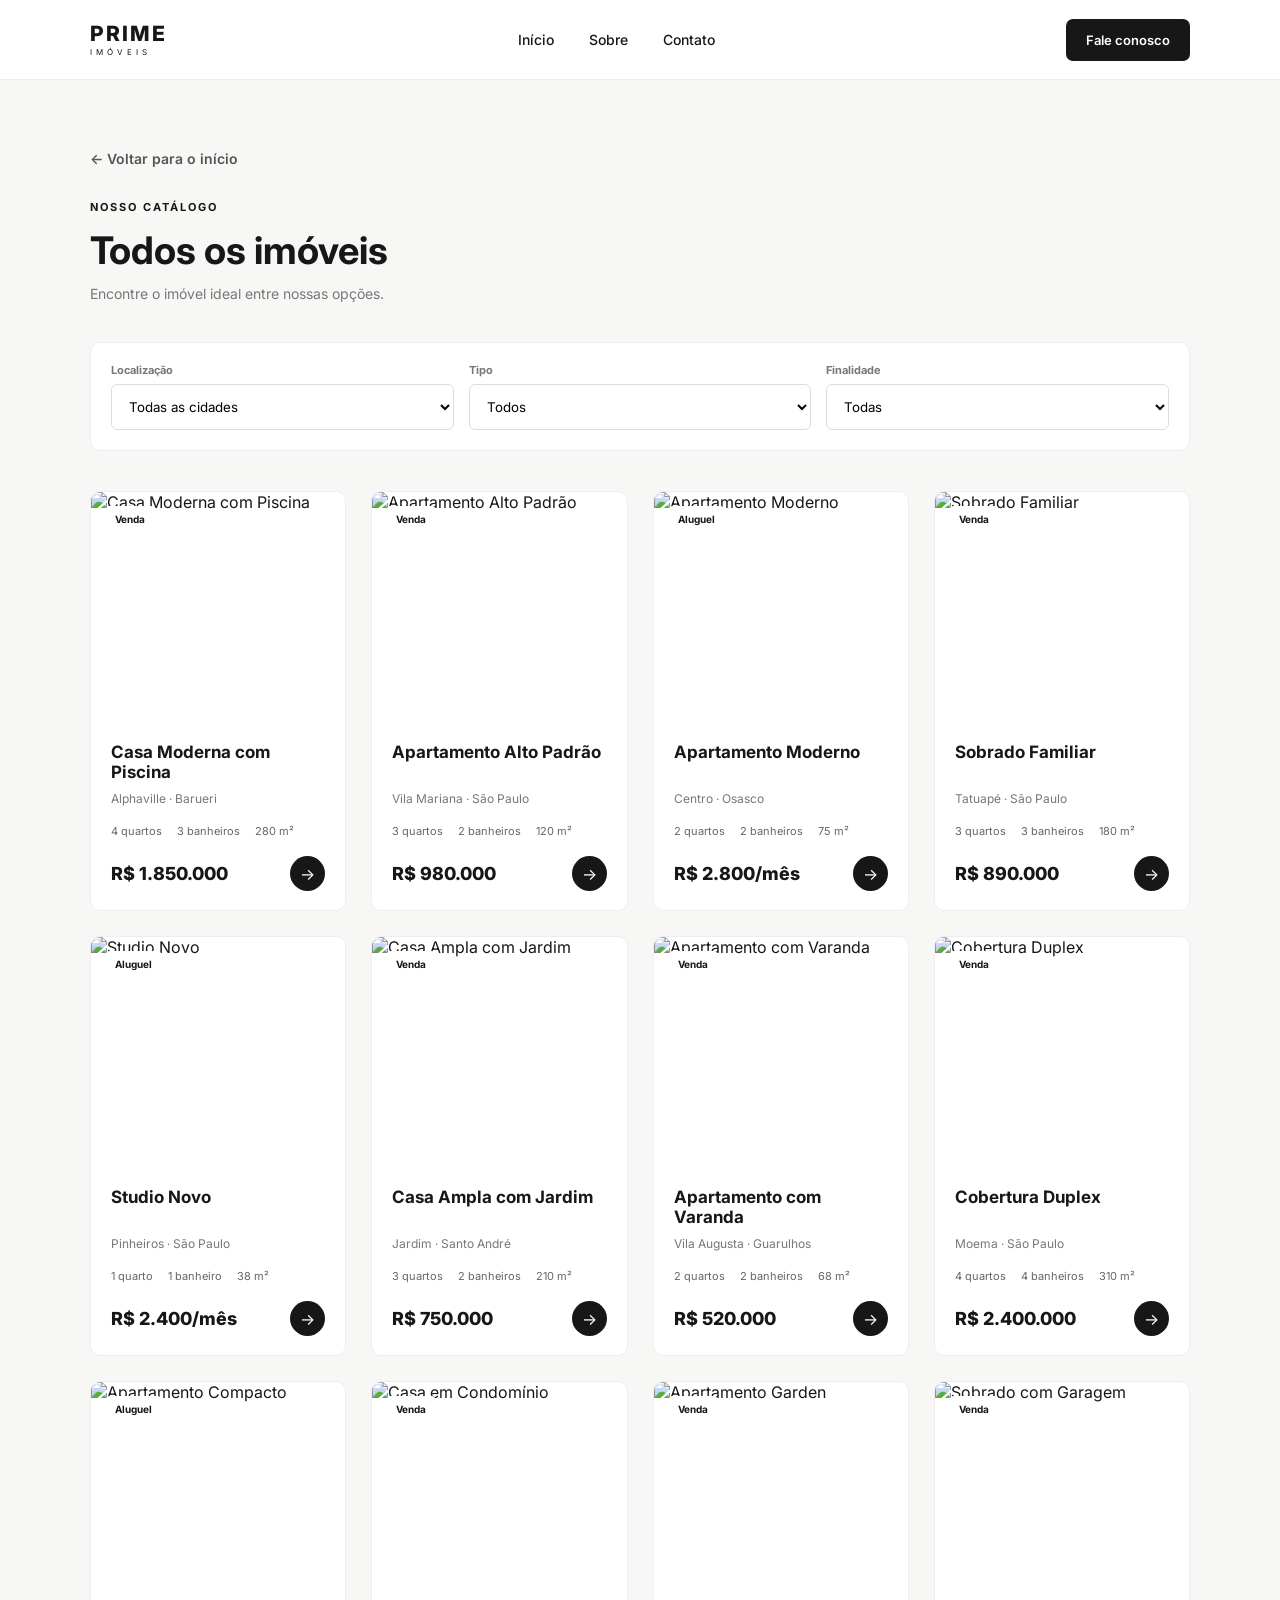
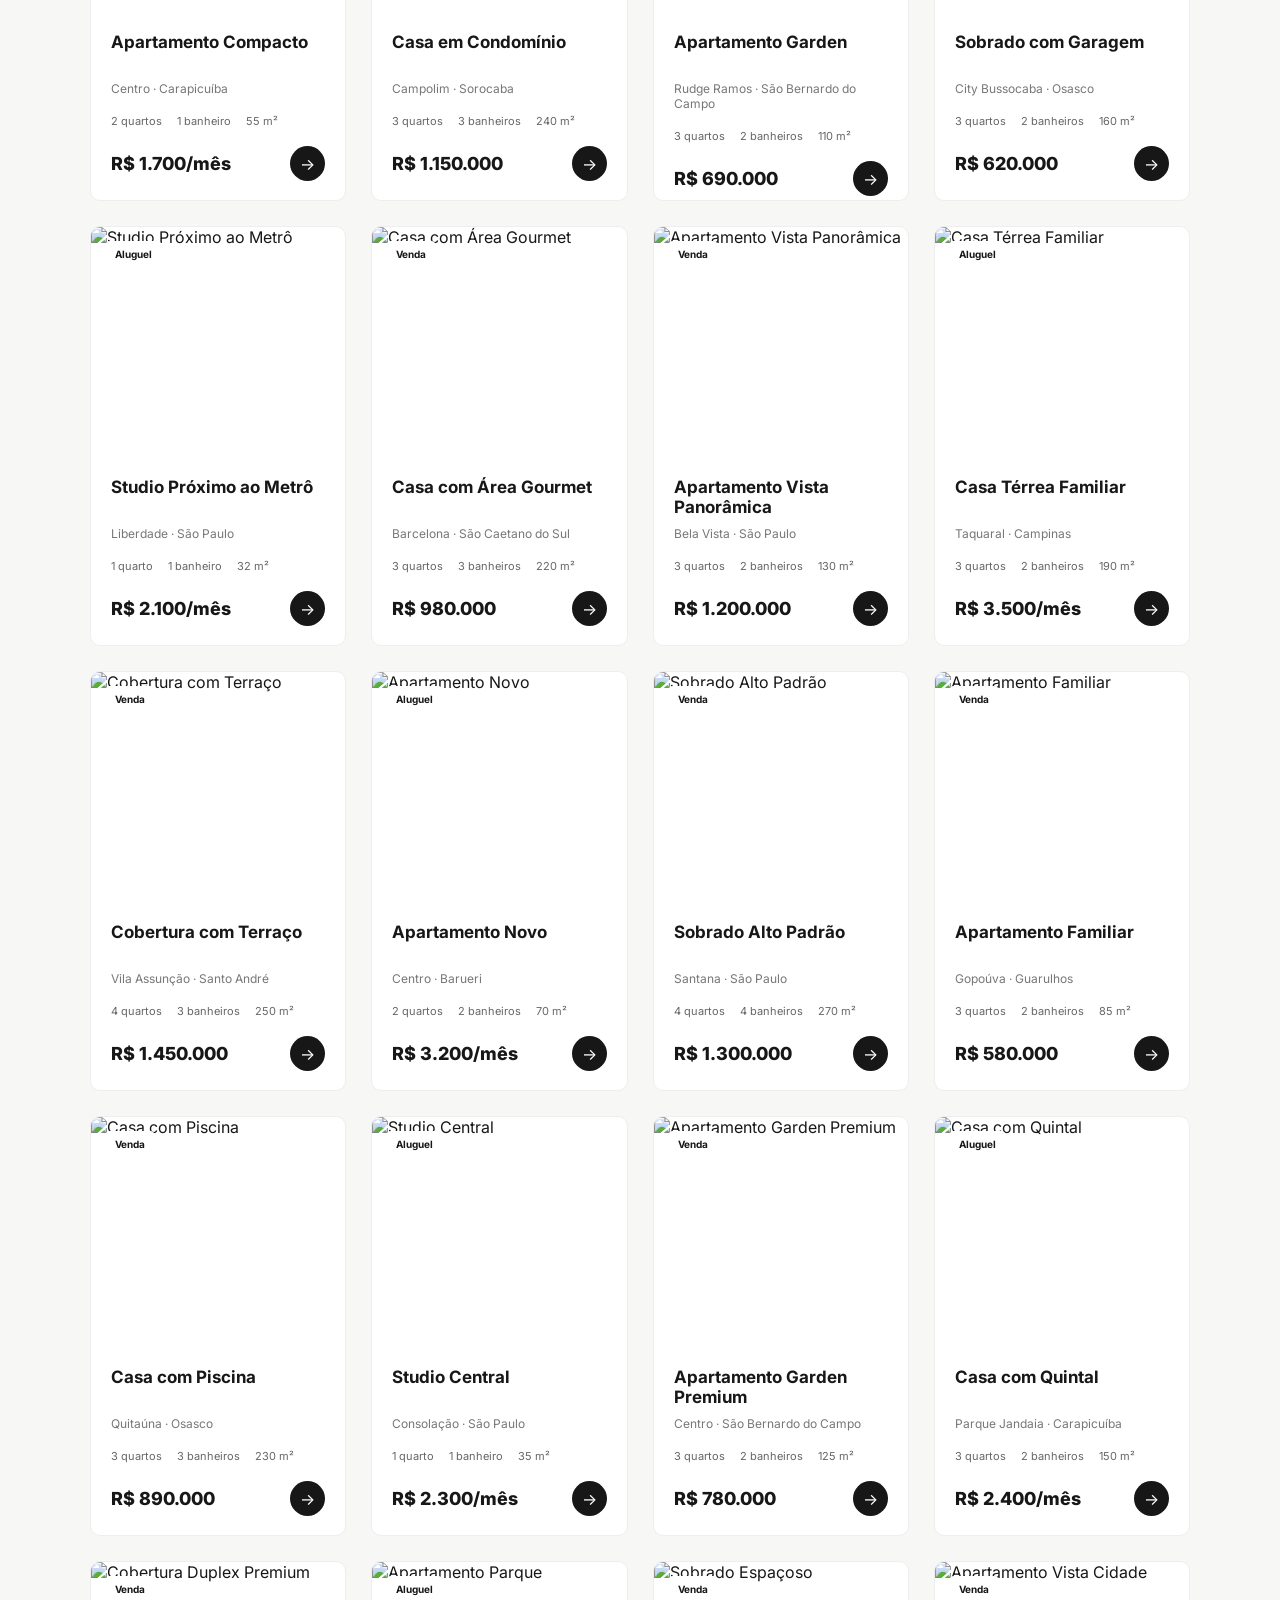
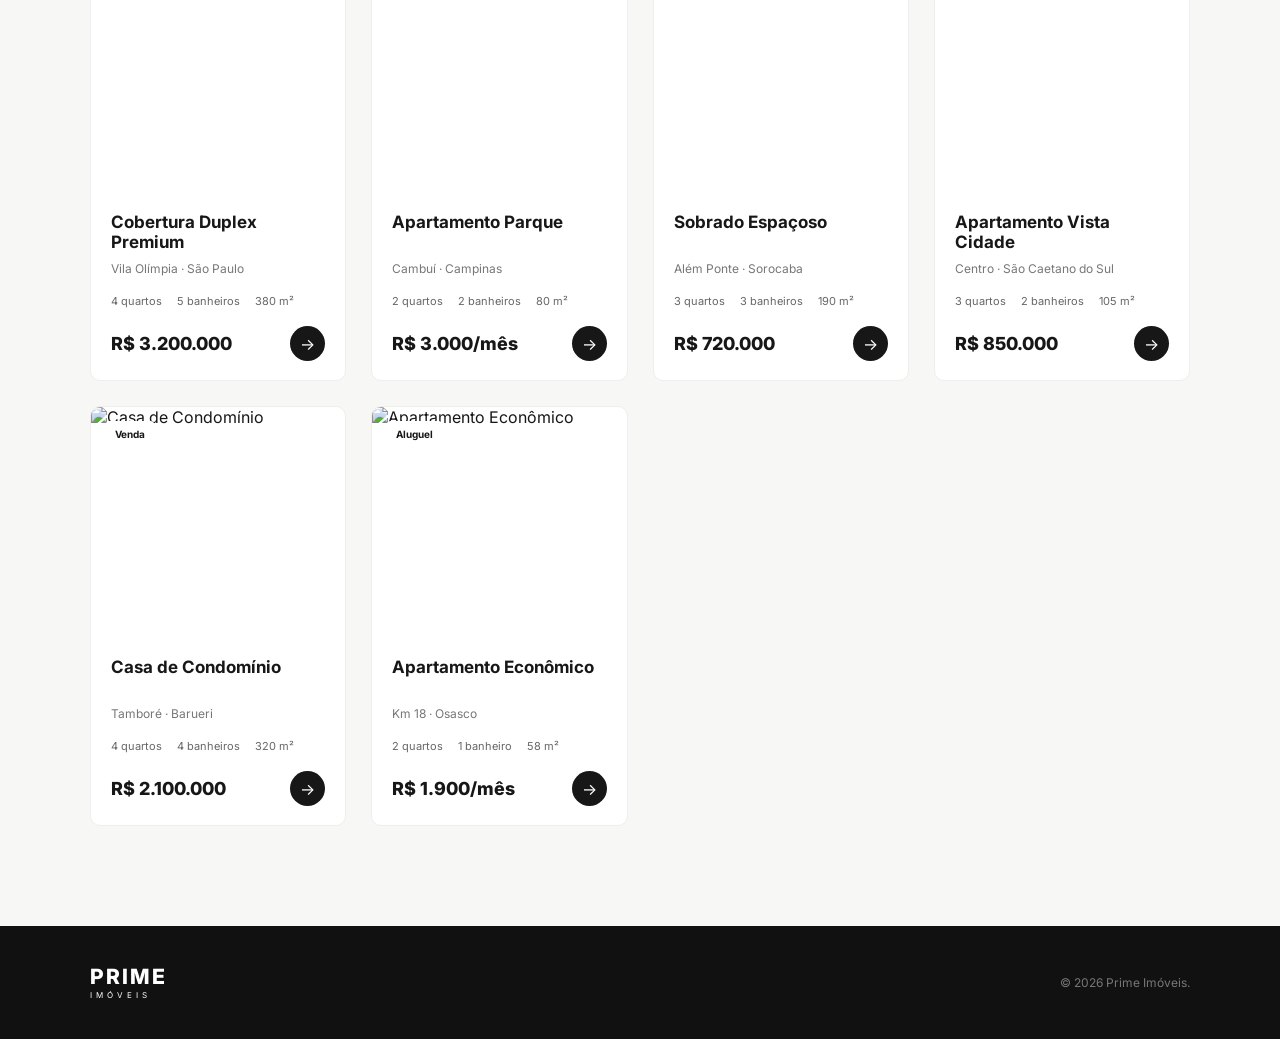
==== imoveis.html @ d9574c22 "Add files via upload" ====
<!DOCTYPE html>
<html lang="pt-BR">

<head>

    <meta charset="UTF-8">

    <meta name="viewport"
          content="width=device-width, initial-scale=1.0">

      <link rel="icon" type="image/png" href="prime-imoveis-favicon.png">

    <title>Todos os imóveis | Prime Imóveis</title>

    <link rel="stylesheet" href="style.css">


    <link rel="preconnect"
          href="https://fonts.googleapis.com">

    <link rel="preconnect"
          href="https://fonts.googleapis.com"
          crossorigin>


    <link
        href="https://fonts.googleapis.com/css2?family=Inter:wght@400;500;600;700;800&display=swap"
        rel="stylesheet"
    >

</head>


<body>


<!-- ================= HEADER ================= -->

<header class="header">


    <a href="index.html" class="logo">

        <span>PRIME</span>
        <small>IMÓVEIS</small>

    </a>


    <nav>

        <a href="index.html">
            Início
        </a>

        <a href="index.html#sobre">
            Sobre
        </a>

        <a href="index.html#contato">
            Contato
        </a>

    </nav>


    <a
        href="index.html#contato"
        class="btn-header"
    >
        Fale conosco
    </a>

</header>



<main>


<!-- ================= CATÁLOGO ================= -->

<section class="all-properties">


    <div class="catalog-top">


        <a
            href="index.html"
            class="back-button"
        >
            ← Voltar para o início
        </a>


        <span class="section-tag">
            NOSSO CATÁLOGO
        </span>


        <h1>
            Todos os imóveis
        </h1>


        <p>
            Encontre o imóvel ideal entre nossas opções.
        </p>


    </div>



    <!-- ================= FILTROS ================= -->

    <div class="catalog-filters">


        <div>

            <label>
                Localização
            </label>


            <select
                id="filtroLocalizacao"
                onchange="filtrarCatalogo()"
            >

                <option value="">
                    Todas as cidades
                </option>

                <option value="Barueri">
                    Barueri
                </option>

                <option value="São Paulo">
                    São Paulo
                </option>

                <option value="Osasco">
                    Osasco
                </option>

                <option value="Santo André">
                    Santo André
                </option>

                <option value="Guarulhos">
                    Guarulhos
                </option>

                <option value="Carapicuíba">
                    Carapicuíba
                </option>

                <option value="São Bernardo do Campo">
                    São Bernardo do Campo
                </option>

                <option value="São Caetano do Sul">
                    São Caetano do Sul
                </option>

                <option value="Campinas">
                    Campinas
                </option>

                <option value="Sorocaba">
                    Sorocaba
                </option>

            </select>

        </div>



        <div>

            <label>
                Tipo
            </label>


            <select
                id="filtroTipo"
                onchange="filtrarCatalogo()"
            >

                <option value="">
                    Todos
                </option>

                <option value="Casa">
                    Casa
                </option>

                <option value="Apartamento">
                    Apartamento
                </option>

                <option value="Sobrado">
                    Sobrado
                </option>

                <option value="Studio">
                    Studio
                </option>

                <option value="Cobertura">
                    Cobertura
                </option>

            </select>

        </div>



        <div>

            <label>
                Finalidade
            </label>


            <select
                id="filtroFinalidade"
                onchange="filtrarCatalogo()"
            >

                <option value="">
                    Todas
                </option>

                <option value="Venda">
                    Venda
                </option>

                <option value="Aluguel">
                    Aluguel
                </option>

            </select>

        </div>


    </div>



    <!-- ================= TODOS OS IMÓVEIS ================= -->

    <div
        class="all-properties-grid"
        id="todosImoveis"
    ></div>


</section>

</main>



<!-- ================= MODAL ================= -->

<div
    class="modal"
    id="modal"
>


    <div class="modal-content">


        <button
            class="modal-close"
            onclick="fecharModal()"
            aria-label="Fechar"
        >
            ×
        </button>


        <img
            id="modalImagem"
            src=""
            alt=""
        >


        <div class="modal-info">


            <span id="modalFinalidade"></span>


            <h2 id="modalTitulo"></h2>


            <p id="modalLocalizacao"></p>


            <div class="modal-details">

                <span id="modalQuartos"></span>

                <span id="modalBanheiros"></span>

                <span id="modalArea"></span>

            </div>


            <strong id="modalPreco"></strong>


            <a
                id="modalWhatsapp"
                href="#"
                target="_blank"
                rel="noopener noreferrer"
                class="btn-primary"
            >
                Tenho interesse
            </a>


        </div>

    </div>

</div>



<!-- ================= FOOTER ================= -->

<footer>


    <a href="index.html" class="logo">

        <span>PRIME</span>

        <small>IMÓVEIS</small>

    </a>


    <p>
        © 2026 Prime Imóveis.
    </p>


</footer>



<script src="script.js"></script>

</body>

</html>
---- style.css ----
/* =========================
   RESET
========================= */

* {
    margin: 0;
    padding: 0;
    box-sizing: border-box;
}

html {
    scroll-behavior: smooth;
}

body {
    font-family: "Inter", sans-serif;
    background: #f7f7f5;
    color: #171717;
    padding-top: 80px;
}

a {
    text-decoration: none;
    color: inherit;
}

button,
select {
    font-family: inherit;
}


/* =========================
   HEADER
========================= */

.header {
    height: 80px;
    padding: 0 7%;
    display: flex;
    align-items: center;
    justify-content: space-between;
    background: white;
    border-bottom: 1px solid #eeeeee;

    position: fixed;
    top: 0;
    left: 0;
    right: 0;

    z-index: 1000;
}


/* LOGO */

.logo {
    display: flex;
    flex-direction: column;
    line-height: 1;
    cursor: pointer;

    transition:
        opacity .25s ease,
        transform .25s ease;
}

.logo:hover {
    opacity: .75;
    transform: translateY(-1px);
}

.logo span {
    font-size: 21px;
    font-weight: 800;
    letter-spacing: 2px;
}

.logo small {
    font-size: 8px;
    letter-spacing: 4px;
    margin-top: 4px;
}


/* MENU */

.header nav {
    display: flex;
    gap: 35px;
}

.header nav a {
    position: relative;

    font-size: 14px;
    font-weight: 500;

    transition:
        opacity .25s ease,
        transform .25s ease;
}


/* LINHA DO MENU */

.header nav a::after {
    content: "";

    position: absolute;

    left: 0;
    bottom: -8px;

    width: 100%;
    height: 2px;

    background: #171717;

    transform: scaleX(0);
    transform-origin: left center;

    transition:
        transform .35s cubic-bezier(.4, 0, .2, 1);
}


/* HOVER DO MENU */

.header nav a:hover {
    opacity: .55;
    transform: translateY(-1px);
}


/* A LINHA CRESCE SUAVEMENTE */

.header nav a:hover::after {
    transform: scaleX(1);
}


/* =========================
   BOTÃO HEADER
========================= */

.btn-header {
    background: #171717;
    color: white;

    padding: 13px 20px;

    border-radius: 7px;

    font-size: 13px;
    font-weight: 600;

    transition:
        transform .25s ease,
        background .25s ease,
        box-shadow .25s ease;
}

.btn-header:hover {
    background: #2b2b2b;

    transform: translateY(-2px);

    box-shadow:
        0 8px 20px rgba(0, 0, 0, .15);
}

.btn-header:active {
    transform: translateY(0);
}


/* =========================
   HERO
========================= */

.hero {
    min-height: 570px;

    display: flex;
    align-items: center;

    padding: 70px 7%;

    background:
        linear-gradient(
            90deg,
            rgba(0, 0, 0, .75),
            rgba(0, 0, 0, .20)
        ),
        url("https://images.unsplash.com/photo-1600607687920-4e2a09cf159d?auto=format&fit=crop&w=1800&q=80");

    background-size: cover;
    background-position: center;

    color: white;
}

.hero-content {
    max-width: 650px;
}

.tag,
.section-tag {
    font-size: 11px;
    font-weight: 700;
    letter-spacing: 2px;
}

.hero h1 {
    font-size: clamp(48px, 6vw, 78px);
    line-height: 1.03;
    margin: 20px 0;
}

.hero h1 span {
    font-weight: 400;
}

.hero p {
    max-width: 520px;
    line-height: 1.7;
    color: #eeeeee;
}

.hero-buttons {
    display: flex;
    gap: 12px;
    margin-top: 30px;
}


/* =========================
   BOTÕES
========================= */

.btn-primary {
    display: inline-block;

    background: #171717;
    color: white;

    padding: 15px 24px;

    border-radius: 7px;

    font-size: 14px;
    font-weight: 600;

    border: none;
    cursor: pointer;

    transition:
        transform .25s ease,
        box-shadow .25s ease,
        background .25s ease;
}

.btn-primary:hover {
    background: #292929;

    transform: translateY(-3px);

    box-shadow:
        0 10px 25px rgba(0, 0, 0, .18);
}

.btn-primary:active {
    transform: translateY(-1px);
}


.btn-secondary {
    display: inline-block;

    border: 1px solid rgba(255, 255, 255, .6);
    color: white;

    padding: 15px 24px;

    border-radius: 7px;

    font-size: 14px;

    transition:
        transform .25s ease,
        background .25s ease,
        border-color .25s ease,
        box-shadow .25s ease;
}

.btn-secondary:hover {
    transform: translateY(-3px);

    background: rgba(255, 255, 255, .12);

    border-color: white;

    box-shadow:
        0 10px 25px rgba(0, 0, 0, .12);
}

.btn-secondary:active {
    transform: translateY(-1px);
}


/* =========================
   BUSCA
========================= */

.search-section {
    padding: 0 7%;
    margin-top: -45px;
    position: relative;
}

.search-box {
    background: white;

    padding: 20px;

    border-radius: 10px;

    box-shadow:
        0 15px 45px rgba(0, 0, 0, .10);

    display: grid;

    grid-template-columns:
        1.4fr
        1fr
        1fr
        auto;

    gap: 15px;
}

.search-item {
    display: flex;
    flex-direction: column;
    gap: 7px;
}

.search-item label,
.catalog-filters label {
    font-size: 11px;
    font-weight: 700;
    color: #777;
}

select {
    border: 1px solid #dddddd;
    background: white;

    padding: 13px;

    border-radius: 6px;

    outline: none;

    transition:
        border-color .2s ease,
        box-shadow .2s ease;
}

select:focus {
    border-color: #999;

    box-shadow:
        0 0 0 3px rgba(0, 0, 0, .05);
}

.btn-search {
    border: none;

    background: #171717;
    color: white;

    border-radius: 6px;

    padding: 0 25px;

    font-weight: 600;

    cursor: pointer;

    transition:
        background .25s ease,
        transform .25s ease,
        box-shadow .25s ease;
}

.btn-search:hover {
    background: #292929;

    transform: translateY(-2px);

    box-shadow:
        0 8px 18px rgba(0, 0, 0, .12);
}

.btn-search:active {
    transform: translateY(0);
}


/* =========================
   SEÇÃO IMÓVEIS
========================= */

.properties-section {
    padding: 100px 7%;
}

.section-header {
    display: flex;
    align-items: end;
    justify-content: space-between;

    margin-bottom: 35px;
}

.section-header h2,
.about-content h2,
.contact-section h2,
.catalog-top h1 {
    font-size: 38px;
    margin: 12px 0;
}

.section-header p,
.catalog-top p {
    color: #777;
    font-size: 14px;
}


/* VER TODOS */

.see-all {
    position: relative;

    font-size: 14px;
    font-weight: 600;

    padding-bottom: 5px;

    transition:
        opacity .25s ease,
        transform .25s ease;
}

.see-all::after {
    content: "";

    position: absolute;

    left: 0;
    bottom: 0;

    width: 100%;
    height: 1px;

    background: #171717;

    transform: scaleX(0);
    transform-origin: left;

    transition:
        transform .3s ease;
}

.see-all:hover {
    opacity: .65;
    transform: translateX(3px);
}

.see-all:hover::after {
    transform: scaleX(1);
}


/* =========================
   CARROSSEL
========================= */

.carousel-wrapper {
    position: relative;
    width: 100%;
}

.properties-carousel {
    display: flex;

    gap: 20px;

    overflow-x: auto;

    scroll-behavior: smooth;

    scroll-snap-type: x mandatory;

    scrollbar-width: none;

    padding: 5px 2px 20px;
}

.properties-carousel::-webkit-scrollbar {
    display: none;
}


.properties-carousel .property-card {
    flex: 0 0 calc(25% - 15px);

    scroll-snap-align: start;
}


/* =========================
   CARD
========================= */

.property-card {
    min-width: 0;

    background: white;

    border-radius: 10px;

    overflow: hidden;

    border: 1px solid #eeeeee;

    height: 420px;

    display: flex;
    flex-direction: column;

    cursor: pointer;

    transition:
        transform .3s ease,
        box-shadow .3s ease,
        border-color .3s ease;
}


/* HOVER */

.property-card:hover {
    transform: translateY(-5px);

    box-shadow:
        0 12px 35px rgba(0, 0, 0, .10);

    border-color: #e2e2e2;
}


/* FOCO PELO TECLADO */

.property-card:focus-visible {
    outline: 3px solid #171717;
    outline-offset: 3px;
}


/* IMAGEM */

.property-image {
    height: 230px;

    position: relative;

    flex-shrink: 0;

    overflow: hidden;
}

.property-image img {
    width: 100%;
    height: 100%;

    object-fit: cover;

    transition:
        transform .5s ease;
}


/* LEVE ZOOM AO PASSAR O MOUSE */

.property-card:hover .property-image img {
    transform: scale(1.035);
}


/* ETIQUETA */

.property-label {
    position: absolute;

    top: 14px;
    left: 14px;

    background: white;

    padding: 7px 10px;

    border-radius: 5px;

    font-size: 10px;
    font-weight: 700;
}


/* INFORMAÇÕES */

.property-info {
    padding: 20px;

    display: flex;
    flex-direction: column;

    flex: 1;
}


/* TÍTULO */

.property-info h3 {
    font-size: 17px;
    line-height: 1.2;

    margin-bottom: 8px;

    min-height: 41px;
}


/* LOCALIZAÇÃO */

.property-location {
    color: #777;

    font-size: 12px;

    margin-bottom: 18px;

    min-height: 15px;
}


/* DETALHES */

.property-details {
    display: flex;

    gap: 15px;

    font-size: 11px;

    color: #666;

    margin-bottom: 18px;

    min-height: 14px;
}


/* PREÇO + SETA */

.property-bottom {
    display: flex;

    align-items: center;
    justify-content: space-between;

    margin-top: auto;
}

.property-price {
    font-size: 18px;
    font-weight: 800;
}


/* =========================
   SETA VISUAL DO CARD
========================= */

.property-arrow {
    width: 35px;
    height: 35px;

    border: none;

    border-radius: 50%;

    background: #171717;
    color: white;

    display: flex;
    align-items: center;
    justify-content: center;

    font-size: 16px;

    transition:
        transform .25s ease,
        background .25s ease,
        box-shadow .25s ease;
}


/* A seta acompanha o hover do card */

.property-card:hover .property-arrow {
    transform: translateX(3px);

    background: #333;

    box-shadow:
        0 5px 15px rgba(0, 0, 0, .12);
}


/* =========================
   SETAS DO CARROSSEL
========================= */

.carousel-button {
    position: absolute;

    top: 43%;

    transform: translateY(-50%);

    z-index: 10;

    width: 48px;
    height: 48px;

    border-radius: 50%;

    border: 1px solid #ddd;

    background: white;

    font-size: 22px;

    cursor: pointer;

    box-shadow:
        0 5px 20px rgba(0, 0, 0, .12);

    transition:
        transform .2s ease,
        box-shadow .2s ease,
        background .2s ease;
}

.carousel-button:hover {
    transform:
        translateY(-50%)
        scale(1.08);

    background: #fafafa;

    box-shadow:
        0 8px 25px rgba(0, 0, 0, .18);
}

.carousel-button:active {
    transform:
        translateY(-50%)
        scale(.95);
}

.carousel-button.left {
    left: -22px;
}

.carousel-button.right {
    right: -22px;
}


/* =========================
   SOBRE
========================= */

.about-section {
    padding: 100px 7%;

    display: grid;

    grid-template-columns: 1fr 1fr;

    gap: 70px;

    align-items: center;

    background: white;
}

.about-image img {
    width: 100%;
    height: 500px;

    object-fit: cover;

    border-radius: 10px;
}

.about-content p {
    color: #666;

    line-height: 1.8;

    margin: 15px 0;
}

.about-content h2 span {
    font-weight: 400;
}


/* =========================
   CONTATO
========================= */

.contact-section {
    margin: 80px 7%;

    padding: 70px;

    background: #171717;

    color: white;

    border-radius: 12px;

    display: flex;

    align-items: center;
    justify-content: space-between;

    gap: 30px;
}

.contact-section p {
    color: #aaa;

    max-width: 600px;

    line-height: 1.7;
}


/* BOTÃO WHATSAPP */

.btn-whatsapp {
    background: white;
    color: #171717;

    padding: 16px 25px;

    border-radius: 7px;

    font-weight: 700;

    white-space: nowrap;

    display: inline-block;

    transition:
        transform .25s ease,
        box-shadow .25s ease,
        background .25s ease;
}

.btn-whatsapp:hover {
    transform: translateY(-3px);

    background: #f2f2f2;

    box-shadow:
        0 10px 25px rgba(0, 0, 0, .18);
}

.btn-whatsapp:active {
    transform: translateY(-1px);
}


/* =========================
   PÁGINA TODOS
========================= */

.all-properties {
    padding: 70px 7% 100px;
}

.catalog-top {
    margin-bottom: 40px;
}


/* VOLTAR */

.back-button {
    display: block;

    width: fit-content;

    margin-bottom: 28px;

    font-size: 14px;
    font-weight: 600;

    color: #555;

    transition:
        transform .25s ease,
        color .25s ease;
}

.back-button:hover {
    color: #171717;

    transform: translateX(-4px);
}


/* FILTROS */

.catalog-filters {
    display: grid;

    grid-template-columns:
        1fr 1fr 1fr;

    gap: 15px;

    background: white;

    padding: 20px;

    border-radius: 10px;

    margin-bottom: 40px;

    border: 1px solid #eee;
}

.catalog-filters div {
    display: flex;

    flex-direction: column;

    gap: 7px;
}


/* GRID */

.all-properties-grid {
    display: grid;

    grid-template-columns:
        repeat(4, 1fr);

    gap: 25px;
}


/* CARDS DO CATÁLOGO */

.all-properties-grid .property-card {
    height: 420px;
}


/* =========================
   MODAL
========================= */

.modal {
    position: fixed;

    inset: 0;

    background: rgba(0, 0, 0, .7);

    display: none;

    align-items: center;
    justify-content: center;

    padding: 20px;

    z-index: 1100;
}

.modal.active {
    display: flex;
}

.modal-content {
    width: 900px;

    max-width: 100%;

    max-height: 90vh;

    overflow: auto;

    background: white;

    border-radius: 12px;

    position: relative;

    animation: modalEntrada .25s ease;
}

@keyframes modalEntrada {

    from {
        opacity: 0;
        transform: translateY(15px) scale(.98);
    }

    to {
        opacity: 1;
        transform: translateY(0) scale(1);
    }

}

.modal-content > img {
    width: 100%;
    height: 350px;

    object-fit: cover;
}

.modal-info {
    padding: 30px;
}

.modal-info > span {
    font-size: 11px;
    font-weight: 700;
}

.modal-info h2 {
    margin: 10px 0;
    font-size: 28px;
}

.modal-info p {
    color: #777;
}

.modal-details {
    display: flex;

    gap: 20px;

    margin: 20px 0;
}

.modal-info strong {
    display: block;

    font-size: 25px;

    margin-bottom: 25px;
}

.modal-close {
    position: absolute;

    right: 15px;
    top: 15px;

    width: 40px;
    height: 40px;

    border: none;

    border-radius: 50%;

    background: white;

    font-size: 25px;

    cursor: pointer;

    z-index: 2;

    transition:
        transform .2s ease,
        background .2s ease;
}

.modal-close:hover {
    transform: rotate(90deg);

    background: #f0f0f0;
}


/* =========================
   FOOTER
========================= */

footer {
    background: #111;

    color: white;

    padding: 40px 7%;

    display: flex;

    align-items: center;
    justify-content: space-between;
}

footer p {
    color: #777;

    font-size: 12px;
}


/* =========================
   RESPONSIVO
========================= */

@media (max-width: 1100px) {

    .properties-carousel .property-card {
        flex-basis:
            calc(33.333% - 14px);
    }

    .all-properties-grid {
        grid-template-columns:
            repeat(3, 1fr);
    }

}


@media (max-width: 800px) {

    .header nav,
    .btn-header {
        display: none;
    }

    .search-box {
        grid-template-columns: 1fr;
    }

    .btn-search {
        padding: 15px;
    }

    .properties-carousel .property-card {
        flex-basis:
            calc(50% - 10px);
    }

    .about-section {
        grid-template-columns: 1fr;
    }

    .contact-section {
        flex-direction: column;

        align-items: flex-start;

        padding: 40px;
    }

    .all-properties-grid {
        grid-template-columns:
            repeat(2, 1fr);
    }

}


@media (max-width: 550px) {

    body {
        padding-top: 70px;
    }

    .header {
        height: 70px;
    }

    .hero {
        min-height: 500px;
    }

    .hero h1 {
        font-size: 45px;
    }

    .hero-buttons {
        flex-direction: column;
        align-items: flex-start;
    }

    .section-header {
        display: block;
    }

    .see-all {
        display: inline-block;

        margin-top: 20px;
    }

    .properties-carousel .property-card {
        flex-basis: 85%;
    }

    .carousel-button {
        width: 38px;
        height: 38px;
    }

    .carousel-button.left {
        left: -8px;
    }

    .carousel-button.right {
        right: -8px;
    }

    .catalog-filters {
        grid-template-columns: 1fr;
    }

    .all-properties-grid {
        grid-template-columns: 1fr;
    }

    .about-image img {
        height: 350px;
    }

    footer {
        flex-direction: column;

        gap: 20px;

        align-items: flex-start;
    }

}
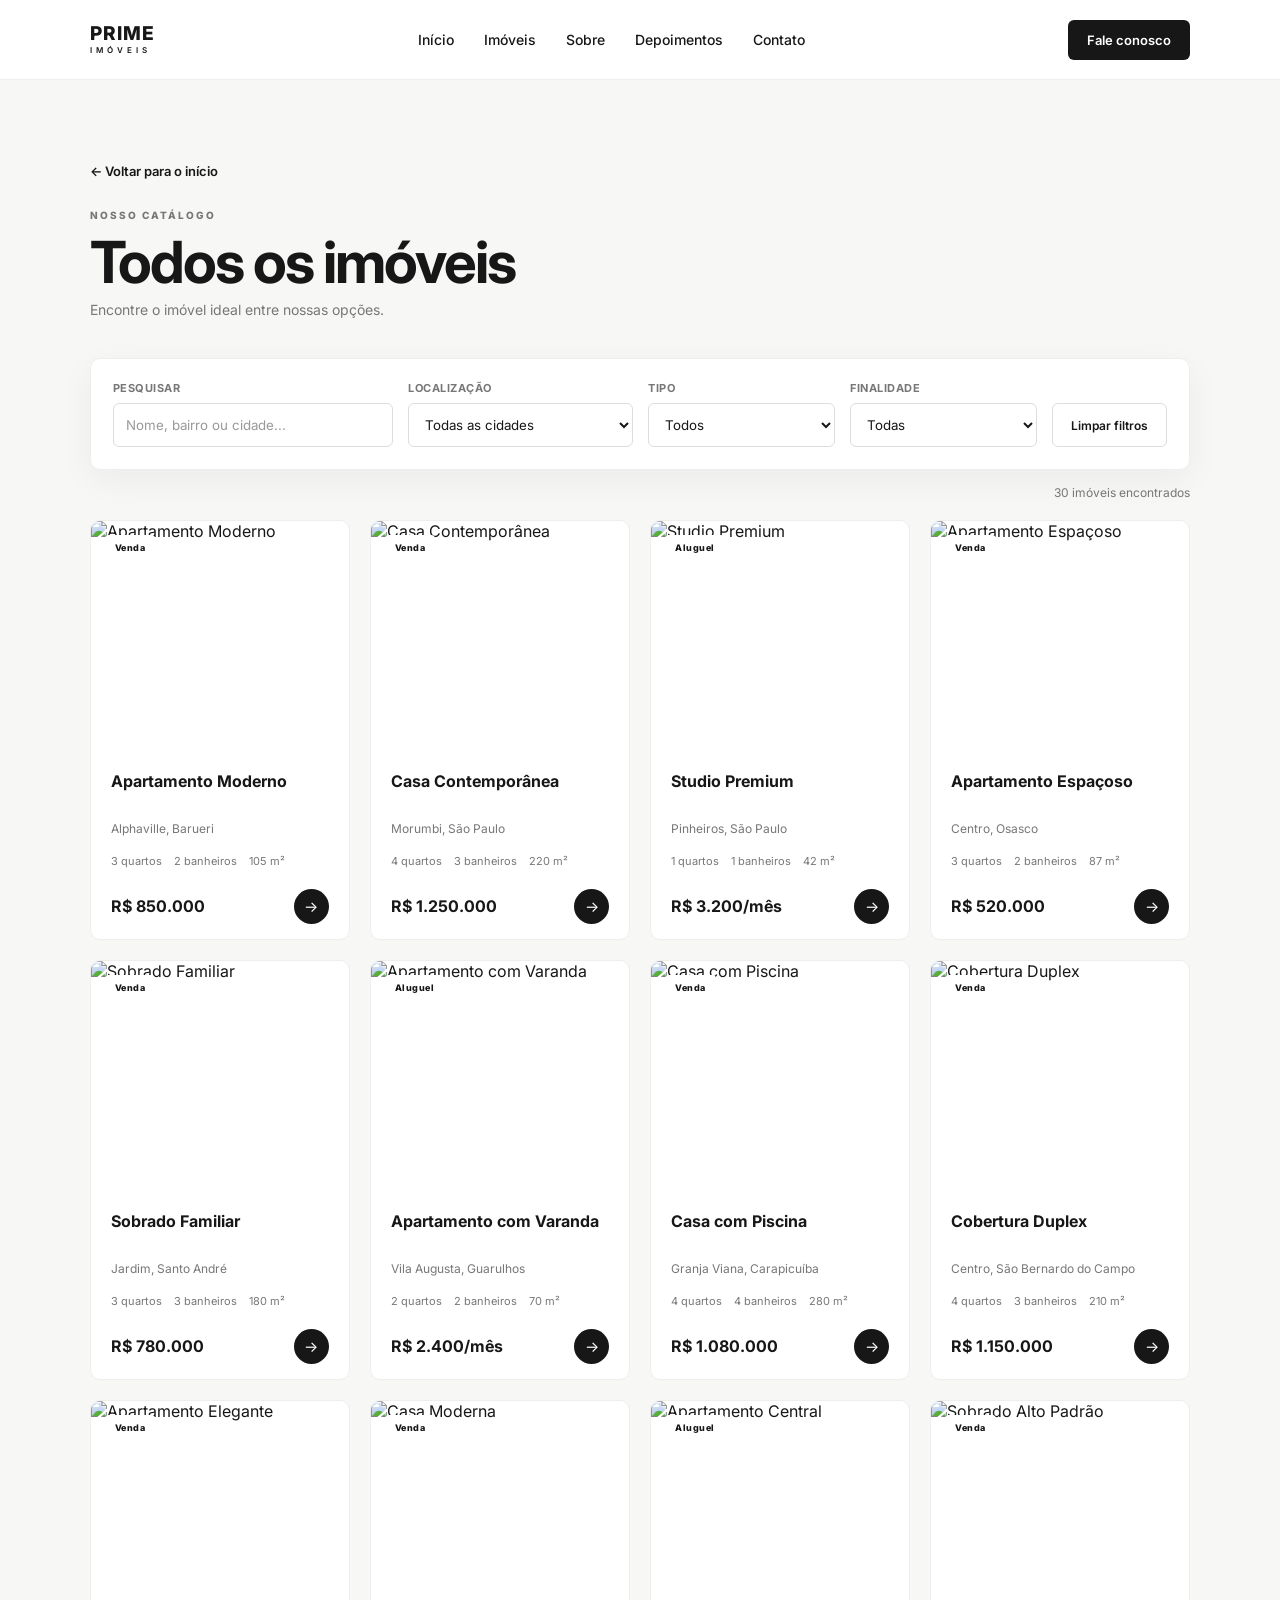
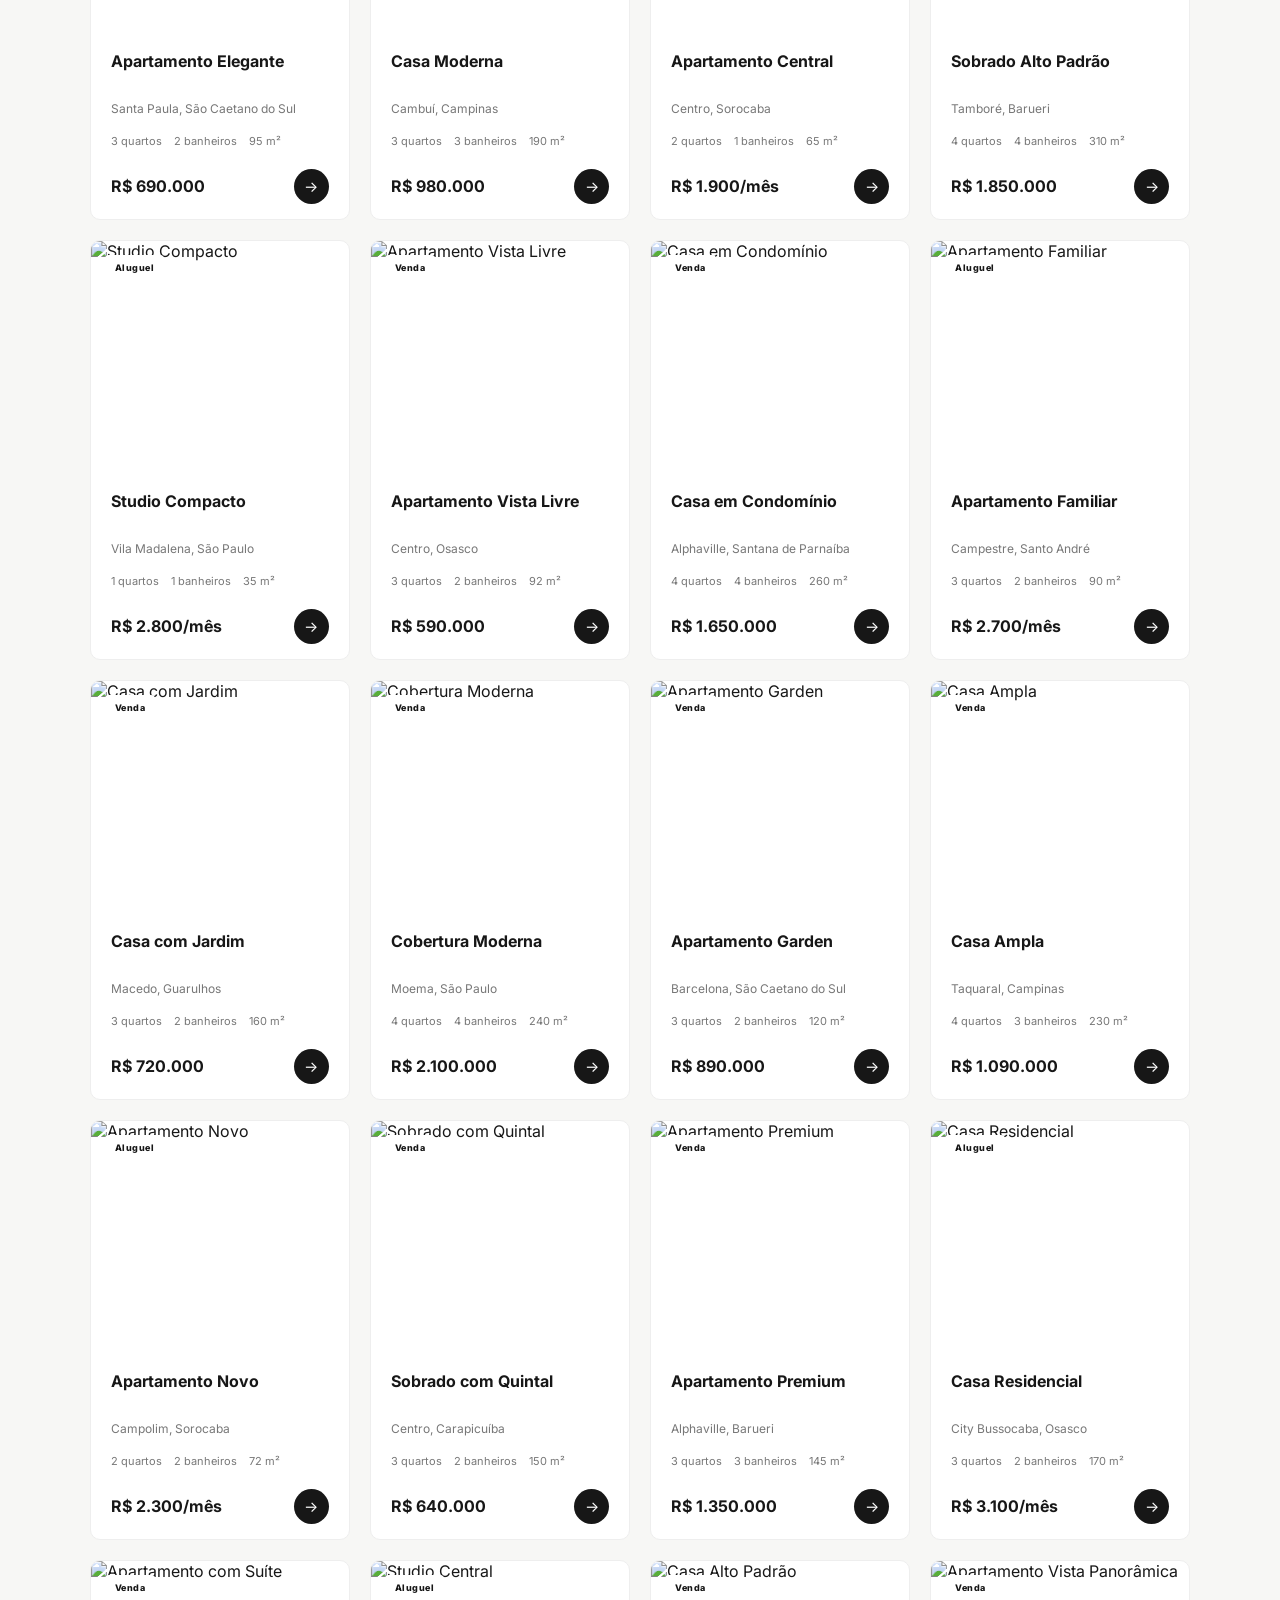
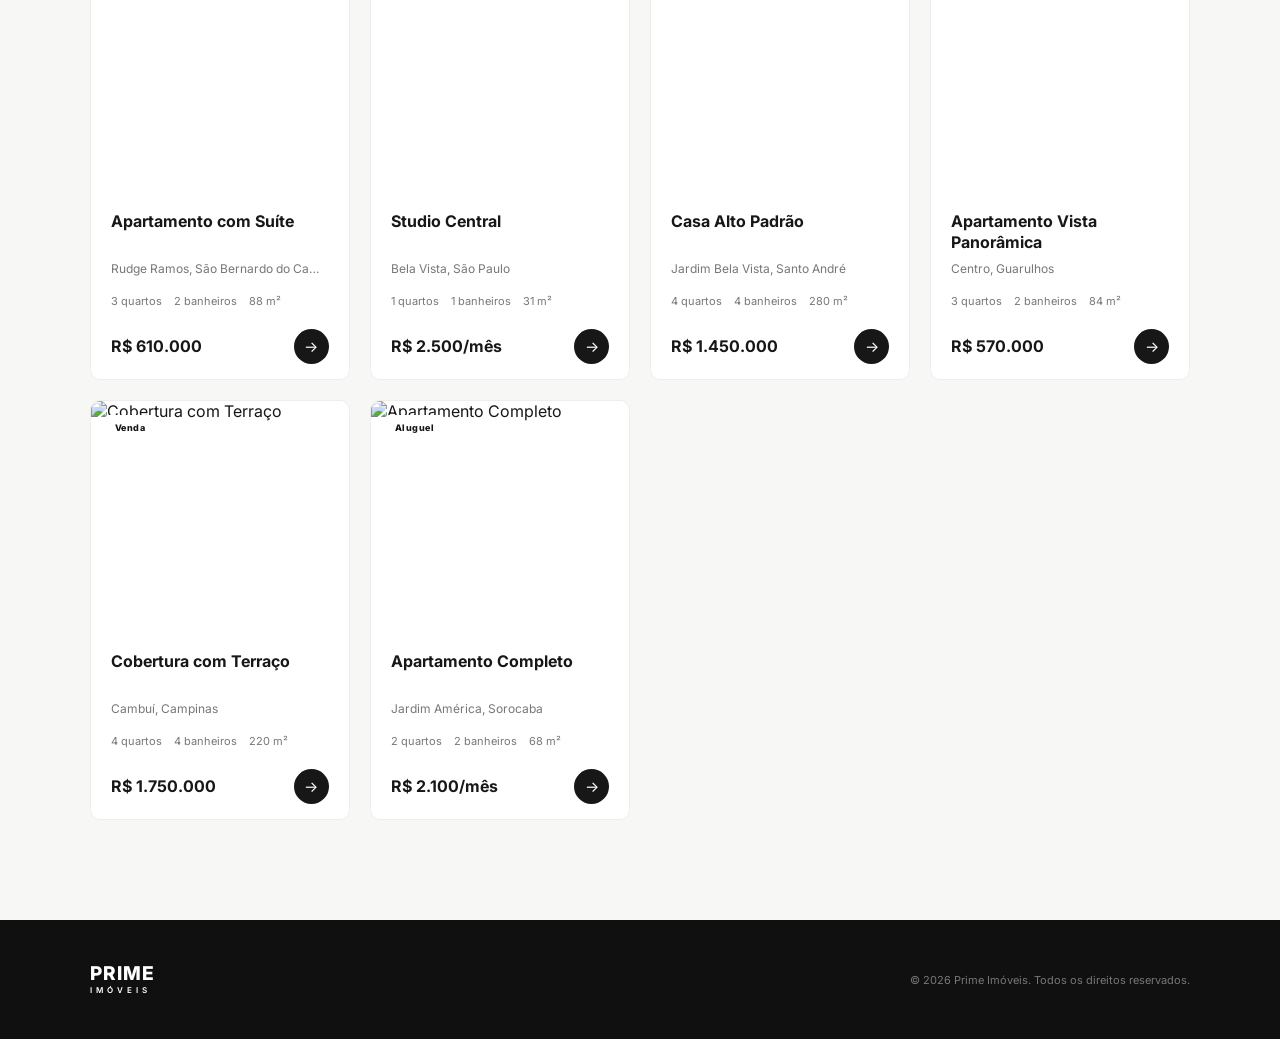
==== commit 345e4f28: "Add files via upload new" ====
--- a/imoveis.html
+++ b/imoveis.html
@@ -5,23 +5,23 @@
 
     <meta charset="UTF-8">
 
-    <meta name="viewport"
-          content="width=device-width, initial-scale=1.0">
-
-      <link rel="icon" type="image/png" href="prime-imoveis-favicon.png">
+    <meta
+        name="viewport"
+        content="width=device-width, initial-scale=1.0"
+    >
+
+    <link
+        rel="icon"
+        type="image/png"
+        href="prime-imoveis-favicon.png"
+    >
 
     <title>Todos os imóveis | Prime Imóveis</title>
 
     <link rel="stylesheet" href="style.css">
 
-
-    <link rel="preconnect"
-          href="https://fonts.googleapis.com">
-
-    <link rel="preconnect"
-          href="https://fonts.googleapis.com"
-          crossorigin>
-
+    <link rel="preconnect" href="https://fonts.googleapis.com">
+    <link rel="preconnect" href="https://fonts.gstatic.com" crossorigin>
 
     <link
         href="https://fonts.googleapis.com/css2?family=Inter:wght@400;500;600;700;800&display=swap"
@@ -30,14 +30,9 @@
 
 </head>
 
-
 <body>
 
-
-<!-- ================= HEADER ================= -->
-
 <header class="header">
-
 
     <a href="index.html" class="logo">
 
@@ -46,281 +41,234 @@
 
     </a>
 
-
     <nav>
 
-        <a href="index.html">
-            Início
-        </a>
-
-        <a href="index.html#sobre">
-            Sobre
-        </a>
-
-        <a href="index.html#contato">
-            Contato
-        </a>
+        <a href="index.html#inicio">Início</a>
+        <a href="index.html#imoveis">Imóveis</a>
+        <a href="index.html#sobre">Sobre</a>
+        <a href="index.html#feedbacks">Depoimentos</a>
+        <a href="index.html#contato">Contato</a>
 
     </nav>
 
-
-    <a
-        href="index.html#contato"
-        class="btn-header"
-    >
+    <a href="index.html#contato" class="btn-header">
         Fale conosco
     </a>
 
 </header>
 
-
-
 <main>
 
-
-<!-- ================= CATÁLOGO ================= -->
-
 <section class="all-properties">
 
-
     <div class="catalog-top">
 
-
-        <a
-            href="index.html"
-            class="back-button"
-        >
+        <a href="index.html" class="back-button">
             ← Voltar para o início
         </a>
-
 
         <span class="section-tag">
             NOSSO CATÁLOGO
         </span>
 
-
         <h1>
             Todos os imóveis
         </h1>
 
-
         <p>
             Encontre o imóvel ideal entre nossas opções.
         </p>
 
-
     </div>
 
-
-
-    <!-- ================= FILTROS ================= -->
-
     <div class="catalog-filters">
 
-
         <div>
 
-            <label>
-                Localização
-            </label>
-
+            <label>Pesquisar</label>
+
+            <input
+                type="text"
+                id="pesquisaImovel"
+                placeholder="Nome, bairro ou cidade..."
+                oninput="filtrarCatalogo()"
+            >
+
+        </div>
+
+        <div>
+
+            <label>Localização</label>
 
             <select
                 id="filtroLocalizacao"
                 onchange="filtrarCatalogo()"
             >
 
-                <option value="">
-                    Todas as cidades
-                </option>
-
-                <option value="Barueri">
-                    Barueri
-                </option>
-
-                <option value="São Paulo">
-                    São Paulo
-                </option>
-
-                <option value="Osasco">
-                    Osasco
-                </option>
-
-                <option value="Santo André">
-                    Santo André
-                </option>
-
-                <option value="Guarulhos">
-                    Guarulhos
-                </option>
-
-                <option value="Carapicuíba">
-                    Carapicuíba
-                </option>
-
-                <option value="São Bernardo do Campo">
-                    São Bernardo do Campo
-                </option>
-
-                <option value="São Caetano do Sul">
-                    São Caetano do Sul
-                </option>
-
-                <option value="Campinas">
-                    Campinas
-                </option>
-
-                <option value="Sorocaba">
-                    Sorocaba
-                </option>
+                <option value="">Todas as cidades</option>
+
+                <option value="Barueri">Barueri</option>
+                <option value="São Paulo">São Paulo</option>
+                <option value="Osasco">Osasco</option>
+                <option value="Santo André">Santo André</option>
+                <option value="Guarulhos">Guarulhos</option>
+                <option value="Carapicuíba">Carapicuíba</option>
+                <option value="São Bernardo do Campo">São Bernardo do Campo</option>
+                <option value="São Caetano do Sul">São Caetano do Sul</option>
+                <option value="Campinas">Campinas</option>
+                <option value="Sorocaba">Sorocaba</option>
+                <option value="Santana de Parnaíba">Santana de Parnaíba</option>
 
             </select>
 
         </div>
 
-
-
         <div>
 
-            <label>
-                Tipo
-            </label>
-
+            <label>Tipo</label>
 
             <select
                 id="filtroTipo"
                 onchange="filtrarCatalogo()"
             >
 
-                <option value="">
-                    Todos
-                </option>
-
-                <option value="Casa">
-                    Casa
-                </option>
-
-                <option value="Apartamento">
-                    Apartamento
-                </option>
-
-                <option value="Sobrado">
-                    Sobrado
-                </option>
-
-                <option value="Studio">
-                    Studio
-                </option>
-
-                <option value="Cobertura">
-                    Cobertura
-                </option>
+                <option value="">Todos</option>
+
+                <option value="Casa">Casa</option>
+                <option value="Apartamento">Apartamento</option>
+                <option value="Sobrado">Sobrado</option>
+                <option value="Studio">Studio</option>
+                <option value="Cobertura">Cobertura</option>
 
             </select>
 
         </div>
 
-
-
         <div>
 
-            <label>
-                Finalidade
-            </label>
-
+            <label>Finalidade</label>
 
             <select
                 id="filtroFinalidade"
                 onchange="filtrarCatalogo()"
             >
 
-                <option value="">
-                    Todas
-                </option>
-
-                <option value="Venda">
-                    Venda
-                </option>
-
-                <option value="Aluguel">
-                    Aluguel
-                </option>
+                <option value="">Todas</option>
+
+                <option value="Venda">Venda</option>
+                <option value="Aluguel">Aluguel</option>
 
             </select>
 
         </div>
 
+        <button
+            class="btn-clear-filters"
+            onclick="limparFiltros()"
+            type="button"
+        >
+            Limpar filtros
+        </button>
 
     </div>
 
-
-
-    <!-- ================= TODOS OS IMÓVEIS ================= -->
+    <div class="catalog-result-info">
+
+        <span id="contadorImoveis">
+            30 imóveis encontrados
+        </span>
+
+    </div>
 
     <div
         class="all-properties-grid"
         id="todosImoveis"
     ></div>
 
-
 </section>
 
 </main>
-
-
-
-<!-- ================= MODAL ================= -->
 
 <div
     class="modal"
     id="modal"
+    role="dialog"
+    aria-modal="true"
+    aria-labelledby="modalTitulo"
 >
 
-
     <div class="modal-content">
-
 
         <button
             class="modal-close"
             onclick="fecharModal()"
-            aria-label="Fechar"
+            aria-label="Fechar detalhes"
         >
             ×
         </button>
 
-
-        <img
-            id="modalImagem"
-            src=""
-            alt=""
-        >
-
+        <div class="modal-gallery">
+
+            <button
+                class="gallery-arrow gallery-prev"
+                onclick="fotoAnterior(event)"
+                aria-label="Foto anterior"
+            >
+                ‹
+            </button>
+
+            <div
+                class="gallery-image-container"
+                id="galleryContainer"
+            >
+
+                <img
+                    id="modalImagem"
+                    src=""
+                    alt=""
+                >
+
+            </div>
+
+            <button
+                class="gallery-arrow gallery-next"
+                onclick="proximaFoto(event)"
+                aria-label="Próxima foto"
+            >
+                ›
+            </button>
+
+            <div
+                class="gallery-counter"
+                id="galleryCounter"
+            >
+                1 / 5
+            </div>
+
+            <div
+                class="gallery-dots"
+                id="galleryDots"
+            ></div>
+
+        </div>
 
         <div class="modal-info">
 
-
             <span id="modalFinalidade"></span>
 
-
             <h2 id="modalTitulo"></h2>
 
-
             <p id="modalLocalizacao"></p>
 
-
             <div class="modal-details">
 
                 <span id="modalQuartos"></span>
-
                 <span id="modalBanheiros"></span>
-
                 <span id="modalArea"></span>
 
             </div>
 
-
             <strong id="modalPreco"></strong>
-
 
             <a
                 id="modalWhatsapp"
@@ -332,40 +280,28 @@
                 Tenho interesse
             </a>
 
-
         </div>
 
     </div>
 
 </div>
 
-
-
-<!-- ================= FOOTER ================= -->
-
 <footer>
 
-
     <a href="index.html" class="logo">
 
         <span>PRIME</span>
-
         <small>IMÓVEIS</small>
 
     </a>
 
-
     <p>
-        © 2026 Prime Imóveis.
+        © 2026 Prime Imóveis. Todos os direitos reservados.
     </p>
 
-
 </footer>
 
-
-
 <script src="script.js"></script>
 
 </body>
-
 </html>
--- a/style.css
+++ b/style.css
@@ -1,6 +1,9 @@
-/* =========================
-   RESET
-========================= */
+/* =========================================================
+   PRIME IMÓVEIS
+   STYLE.CSS
+========================================================= */
+
+/* ================= RESET ================= */
 
 * {
     margin: 0;
@@ -19,203 +22,149 @@
     padding-top: 80px;
 }
 
+body.modal-open {
+    overflow: hidden;
+}
+
 a {
     text-decoration: none;
     color: inherit;
 }
 
 button,
+input,
 select {
     font-family: inherit;
 }
 
-
-/* =========================
-   HEADER
-========================= */
+/* ================= HEADER ================= */
 
 .header {
-    height: 80px;
-    padding: 0 7%;
-    display: flex;
-    align-items: center;
-    justify-content: space-between;
-    background: white;
-    border-bottom: 1px solid #eeeeee;
-
     position: fixed;
     top: 0;
     left: 0;
-    right: 0;
-
+    width: 100%;
+    height: 80px;
+    padding: 0 7%;
+    background: #ffffff;
+    border-bottom: 1px solid #eeeeee;
+    display: flex;
+    align-items: center;
+    justify-content: space-between;
     z-index: 1000;
 }
 
-
-/* LOGO */
-
 .logo {
     display: flex;
     flex-direction: column;
-    line-height: 1;
-    cursor: pointer;
-
-    transition:
-        opacity .25s ease,
-        transform .25s ease;
+    line-height: 0.9;
+    transition: opacity 0.25s ease, transform 0.25s ease;
 }
 
 .logo:hover {
-    opacity: .75;
+    opacity: 0.65;
     transform: translateY(-1px);
 }
 
 .logo span {
-    font-size: 21px;
+    font-size: 19px;
     font-weight: 800;
-    letter-spacing: 2px;
+    letter-spacing: 1px;
 }
 
 .logo small {
+    margin-top: 5px;
     font-size: 8px;
+    font-weight: 600;
     letter-spacing: 4px;
-    margin-top: 4px;
-}
-
-
-/* MENU */
+}
 
 .header nav {
     display: flex;
-    gap: 35px;
+    align-items: center;
+    gap: 30px;
 }
 
 .header nav a {
     position: relative;
-
     font-size: 14px;
     font-weight: 500;
-
-    transition:
-        opacity .25s ease,
-        transform .25s ease;
-}
-
-
-/* LINHA DO MENU */
+    transition: opacity 0.25s ease, transform 0.25s ease;
+}
 
 .header nav a::after {
     content: "";
-
     position: absolute;
-
     left: 0;
     bottom: -8px;
-
     width: 100%;
     height: 2px;
-
     background: #171717;
-
     transform: scaleX(0);
     transform-origin: left center;
-
-    transition:
-        transform .35s cubic-bezier(.4, 0, .2, 1);
-}
-
-
-/* HOVER DO MENU */
+    transition: transform 0.35s cubic-bezier(0.4, 0, 0.2, 1);
+}
 
 .header nav a:hover {
-    opacity: .55;
+    opacity: 0.55;
     transform: translateY(-1px);
 }
-
-
-/* A LINHA CRESCE SUAVEMENTE */
 
 .header nav a:hover::after {
     transform: scaleX(1);
 }
 
-
-/* =========================
-   BOTÃO HEADER
-========================= */
-
 .btn-header {
+    padding: 12px 19px;
     background: #171717;
-    color: white;
-
-    padding: 13px 20px;
-
-    border-radius: 7px;
-
+    color: #ffffff;
+    border-radius: 6px;
     font-size: 13px;
     font-weight: 600;
-
-    transition:
-        transform .25s ease,
-        background .25s ease,
-        box-shadow .25s ease;
+    transition: transform 0.25s ease, background 0.25s ease;
 }
 
 .btn-header:hover {
-    background: #2b2b2b;
-
+    background: #333333;
     transform: translateY(-2px);
-
-    box-shadow:
-        0 8px 20px rgba(0, 0, 0, .15);
-}
-
-.btn-header:active {
-    transform: translateY(0);
-}
-
-
-/* =========================
-   HERO
-========================= */
+}
+
+/* ================= HERO ================= */
 
 .hero {
     min-height: 570px;
-
-    display: flex;
-    align-items: center;
-
-    padding: 70px 7%;
-
+    padding: 80px 7%;
+    display: flex;
+    align-items: center;
     background:
         linear-gradient(
             90deg,
-            rgba(0, 0, 0, .75),
-            rgba(0, 0, 0, .20)
+            rgba(0, 0, 0, 0.68),
+            rgba(0, 0, 0, 0.28)
         ),
-        url("https://images.unsplash.com/photo-1600607687920-4e2a09cf159d?auto=format&fit=crop&w=1800&q=80");
-
+        url("https://images.unsplash.com/photo-1600607687920-4e2a09cf159d?auto=format&fit=crop&w=1800&q=85");
     background-size: cover;
     background-position: center;
-
-    color: white;
+    color: #ffffff;
 }
 
 .hero-content {
-    max-width: 650px;
-}
-
-.tag,
-.section-tag {
+    max-width: 620px;
+}
+
+.tag {
+    display: inline-block;
+    margin-bottom: 18px;
     font-size: 11px;
     font-weight: 700;
     letter-spacing: 2px;
 }
 
 .hero h1 {
+    margin-bottom: 20px;
     font-size: clamp(48px, 6vw, 78px);
-    line-height: 1.03;
-    margin: 20px 0;
+    line-height: 0.98;
+    letter-spacing: -3px;
 }
 
 .hero h1 span {
@@ -224,195 +173,139 @@
 
 .hero p {
     max-width: 520px;
+    margin-bottom: 32px;
+    font-size: 15px;
     line-height: 1.7;
-    color: #eeeeee;
+    color: rgba(255, 255, 255, 0.82);
 }
 
 .hero-buttons {
     display: flex;
     gap: 12px;
-    margin-top: 30px;
-}
-
-
-/* =========================
-   BOTÕES
-========================= */
+}
+
+/* ================= BUTTONS ================= */
+
+.btn-primary,
+.btn-secondary {
+    display: inline-flex;
+    align-items: center;
+    justify-content: center;
+    min-height: 46px;
+    padding: 0 22px;
+    border-radius: 6px;
+    font-size: 13px;
+    font-weight: 600;
+    transition:
+        transform 0.3s ease,
+        background 0.3s ease,
+        color 0.3s ease,
+        box-shadow 0.3s ease;
+}
 
 .btn-primary {
-    display: inline-block;
-
     background: #171717;
-    color: white;
-
-    padding: 15px 24px;
-
-    border-radius: 7px;
-
-    font-size: 14px;
-    font-weight: 600;
-
-    border: none;
-    cursor: pointer;
-
-    transition:
-        transform .25s ease,
-        box-shadow .25s ease,
-        background .25s ease;
+    color: #ffffff;
 }
 
 .btn-primary:hover {
-    background: #292929;
-
+    background: #333333;
     transform: translateY(-3px);
-
-    box-shadow:
-        0 10px 25px rgba(0, 0, 0, .18);
+    box-shadow: 0 10px 25px rgba(0, 0, 0, 0.12);
 }
 
 .btn-primary:active {
-    transform: translateY(-1px);
-}
-
+    transform: translateY(-1px) scale(0.98);
+}
 
 .btn-secondary {
-    display: inline-block;
-
-    border: 1px solid rgba(255, 255, 255, .6);
-    color: white;
-
-    padding: 15px 24px;
-
-    border-radius: 7px;
-
-    font-size: 14px;
-
-    transition:
-        transform .25s ease,
-        background .25s ease,
-        border-color .25s ease,
-        box-shadow .25s ease;
+    background: rgba(255, 255, 255, 0.95);
+    color: #171717;
 }
 
 .btn-secondary:hover {
+    background: #ffffff;
     transform: translateY(-3px);
-
-    background: rgba(255, 255, 255, .12);
-
-    border-color: white;
-
-    box-shadow:
-        0 10px 25px rgba(0, 0, 0, .12);
+    box-shadow: 0 10px 25px rgba(0, 0, 0, 0.15);
 }
 
 .btn-secondary:active {
-    transform: translateY(-1px);
-}
-
-
-/* =========================
-   BUSCA
-========================= */
+    transform: translateY(-1px) scale(0.98);
+}
+
+/* ================= SEARCH ================= */
 
 .search-section {
     padding: 0 7%;
-    margin-top: -45px;
+    margin-top: -42px;
     position: relative;
+    z-index: 10;
 }
 
 .search-box {
-    background: white;
-
-    padding: 20px;
-
+    display: grid;
+    grid-template-columns: 1.4fr 1fr 1fr auto;
+    gap: 15px;
+    padding: 22px;
+    background: #ffffff;
     border-radius: 10px;
-
-    box-shadow:
-        0 15px 45px rgba(0, 0, 0, .10);
-
-    display: grid;
-
-    grid-template-columns:
-        1.4fr
-        1fr
-        1fr
-        auto;
-
-    gap: 15px;
+    box-shadow: 0 15px 50px rgba(0, 0, 0, 0.1);
 }
 
 .search-item {
     display: flex;
     flex-direction: column;
-    gap: 7px;
+    gap: 8px;
 }
 
 .search-item label,
 .catalog-filters label {
     font-size: 11px;
     font-weight: 700;
-    color: #777;
-}
-
-select {
+    color: #777777;
+    text-transform: uppercase;
+    letter-spacing: 0.5px;
+}
+
+.search-item select {
+    width: 100%;
+    padding: 13px 12px;
     border: 1px solid #dddddd;
-    background: white;
-
-    padding: 13px;
-
     border-radius: 6px;
-
+    background: #ffffff;
+    color: #171717;
     outline: none;
-
-    transition:
-        border-color .2s ease,
-        box-shadow .2s ease;
-}
-
-select:focus {
-    border-color: #999;
-
-    box-shadow:
-        0 0 0 3px rgba(0, 0, 0, .05);
+    cursor: pointer;
+}
+
+.search-item select:focus {
+    border-color: #171717;
 }
 
 .btn-search {
+    align-self: end;
+    min-height: 45px;
+    padding: 0 22px;
     border: none;
-
+    border-radius: 6px;
     background: #171717;
-    color: white;
-
-    border-radius: 6px;
-
-    padding: 0 25px;
-
+    color: #ffffff;
+    font-size: 13px;
     font-weight: 600;
-
     cursor: pointer;
-
-    transition:
-        background .25s ease,
-        transform .25s ease,
-        box-shadow .25s ease;
+    transition: transform 0.25s ease, background 0.25s ease;
 }
 
 .btn-search:hover {
-    background: #292929;
-
+    background: #333333;
     transform: translateY(-2px);
-
-    box-shadow:
-        0 8px 18px rgba(0, 0, 0, .12);
 }
 
 .btn-search:active {
-    transform: translateY(0);
-}
-
-
-/* =========================
-   SEÇÃO IMÓVEIS
-========================= */
+    transform: scale(0.98);
+}
+
+/* ================= SECTION ================= */
 
 .properties-section {
     padding: 100px 7%;
@@ -420,594 +313,615 @@
 
 .section-header {
     display: flex;
-    align-items: end;
+    align-items: flex-end;
     justify-content: space-between;
-
+    gap: 30px;
     margin-bottom: 35px;
 }
 
-.section-header h2,
-.about-content h2,
-.contact-section h2,
-.catalog-top h1 {
+.section-tag {
+    display: block;
+    margin-bottom: 12px;
+    font-size: 10px;
+    font-weight: 800;
+    letter-spacing: 2px;
+    color: #777777;
+}
+
+.section-header h2 {
+    margin-bottom: 10px;
     font-size: 38px;
-    margin: 12px 0;
-}
-
-.section-header p,
-.catalog-top p {
-    color: #777;
+    line-height: 1.1;
+    letter-spacing: -1.5px;
+}
+
+.section-header p {
     font-size: 14px;
-}
-
-
-/* VER TODOS */
+    color: #777777;
+}
 
 .see-all {
-    position: relative;
-
-    font-size: 14px;
+    flex-shrink: 0;
+    font-size: 13px;
     font-weight: 600;
-
-    padding-bottom: 5px;
-
-    transition:
-        opacity .25s ease,
-        transform .25s ease;
-}
-
-.see-all::after {
-    content: "";
-
-    position: absolute;
-
-    left: 0;
-    bottom: 0;
-
+    transition: opacity 0.25s ease, transform 0.25s ease;
+}
+
+.see-all:hover {
+    opacity: 0.55;
+    transform: translateX(4px);
+}
+
+/* ================= PROPERTY CAROUSEL ================= */
+
+.carousel-wrapper {
+    display: flex;
+    align-items: center;
+    gap: 20px;
+}
+
+.properties-carousel {
+    display: flex;
     width: 100%;
-    height: 1px;
-
-    background: #171717;
-
-    transform: scaleX(0);
-    transform-origin: left;
-
-    transition:
-        transform .3s ease;
-}
-
-.see-all:hover {
-    opacity: .65;
-    transform: translateX(3px);
-}
-
-.see-all:hover::after {
-    transform: scaleX(1);
-}
-
-
-/* =========================
-   CARROSSEL
-========================= */
-
-.carousel-wrapper {
-    position: relative;
-    width: 100%;
-}
-
-.properties-carousel {
-    display: flex;
-
     gap: 20px;
-
     overflow-x: auto;
-
     scroll-behavior: smooth;
-
     scroll-snap-type: x mandatory;
-
     scrollbar-width: none;
-
-    padding: 5px 2px 20px;
 }
 
 .properties-carousel::-webkit-scrollbar {
     display: none;
 }
 
-
-.properties-carousel .property-card {
-    flex: 0 0 calc(25% - 15px);
-
+/* ================= PROPERTY CARD ================= */
+
+.property-card {
+    position: relative;
+    flex: 0 0 calc((100% - 60px) / 4);
+    height: 420px;
+    overflow: hidden;
+    background: #ffffff;
+    border: 1px solid #eeeeee;
+    border-radius: 10px;
+    cursor: pointer;
     scroll-snap-align: start;
-}
-
-
-/* =========================
-   CARD
-========================= */
-
-.property-card {
-    min-width: 0;
-
-    background: white;
-
-    border-radius: 10px;
-
-    overflow: hidden;
-
-    border: 1px solid #eeeeee;
-
-    height: 420px;
-
     display: flex;
     flex-direction: column;
-
-    cursor: pointer;
-
     transition:
-        transform .3s ease,
-        box-shadow .3s ease,
-        border-color .3s ease;
-}
-
-
-/* HOVER */
+        transform 0.3s ease,
+        box-shadow 0.3s ease,
+        border-color 0.3s ease;
+}
 
 .property-card:hover {
-    transform: translateY(-5px);
-
-    box-shadow:
-        0 12px 35px rgba(0, 0, 0, .10);
-
-    border-color: #e2e2e2;
-}
-
-
-/* FOCO PELO TECLADO */
+    transform: translateY(-6px);
+    border-color: #dddddd;
+    box-shadow: 0 15px 35px rgba(0, 0, 0, 0.08);
+}
 
 .property-card:focus-visible {
     outline: 3px solid #171717;
     outline-offset: 3px;
 }
 
-
-/* IMAGEM */
+/* ================= IMAGEM CARD ================= */
 
 .property-image {
+    position: relative;
+    width: 100%;
     height: 230px;
-
-    position: relative;
-
+    overflow: hidden;
     flex-shrink: 0;
-
-    overflow: hidden;
 }
 
 .property-image img {
     width: 100%;
     height: 100%;
-
     object-fit: cover;
-
-    transition:
-        transform .5s ease;
-}
-
-
-/* LEVE ZOOM AO PASSAR O MOUSE */
+    display: block;
+    transition: transform 0.5s ease;
+}
 
 .property-card:hover .property-image img {
-    transform: scale(1.035);
-}
-
-
-/* ETIQUETA */
+    transform: scale(1.04);
+}
 
 .property-label {
     position: absolute;
-
     top: 14px;
     left: 14px;
-
-    background: white;
-
     padding: 7px 10px;
-
-    border-radius: 5px;
-
-    font-size: 10px;
+    border-radius: 4px;
+    background: #ffffff;
+    font-size: 9px;
+    font-weight: 800;
+    letter-spacing: 0.5px;
+}
+
+/* ================= INFORMAÇÕES CARD ================= */
+
+.property-info {
+    flex: 1;
+    min-height: 0;
+    padding: 20px;
+    display: flex;
+    flex-direction: column;
+}
+
+.property-info h3 {
+    height: 42px;
+    min-height: 42px;
+    margin-bottom: 8px;
+    font-size: 16px;
+    line-height: 1.3;
+    overflow: hidden;
+    display: -webkit-box;
+    -webkit-line-clamp: 2;
+    line-clamp: 2;
+    -webkit-box-orient: vertical;
+}
+
+.property-location {
+    height: 18px;
+    min-height: 18px;
+    margin-bottom: 12px;
+    font-size: 12px;
+    color: #777777;
+    white-space: nowrap;
+    overflow: hidden;
+    text-overflow: ellipsis;
+}
+
+.property-details {
+    height: 20px;
+    min-height: 20px;
+    display: flex;
+    align-items: center;
+    gap: 12px;
+    font-size: 11px;
+    color: #777777;
+    white-space: nowrap;
+    overflow: hidden;
+}
+
+.property-details span {
+    flex-shrink: 0;
+    line-height: 20px;
+}
+
+.property-bottom {
+    width: 100%;
+    min-height: 53px;
+    margin-top: auto;
+    padding-top: 18px;
+    display: flex;
+    align-items: center;
+    justify-content: space-between;
+    gap: 12px;
+}
+
+.property-price {
+    display: block;
+    min-width: 0;
+    font-size: 16px;
     font-weight: 700;
-}
-
-
-/* INFORMAÇÕES */
-
-.property-info {
-    padding: 20px;
-
-    display: flex;
-    flex-direction: column;
-
-    flex: 1;
-}
-
-
-/* TÍTULO */
-
-.property-info h3 {
-    font-size: 17px;
     line-height: 1.2;
-
-    margin-bottom: 8px;
-
-    min-height: 41px;
-}
-
-
-/* LOCALIZAÇÃO */
-
-.property-location {
-    color: #777;
-
-    font-size: 12px;
-
-    margin-bottom: 18px;
-
-    min-height: 15px;
-}
-
-
-/* DETALHES */
-
-.property-details {
-    display: flex;
-
-    gap: 15px;
-
-    font-size: 11px;
-
-    color: #666;
-
-    margin-bottom: 18px;
-
-    min-height: 14px;
-}
-
-
-/* PREÇO + SETA */
-
-.property-bottom {
-    display: flex;
-
-    align-items: center;
-    justify-content: space-between;
-
-    margin-top: auto;
-}
-
-.property-price {
-    font-size: 18px;
-    font-weight: 800;
-}
-
-
-/* =========================
-   SETA VISUAL DO CARD
-========================= */
+    white-space: nowrap;
+    overflow: hidden;
+    text-overflow: ellipsis;
+}
 
 .property-arrow {
     width: 35px;
     height: 35px;
-
-    border: none;
-
+    min-width: 35px;
+    flex-shrink: 0;
+    display: flex;
+    align-items: center;
+    justify-content: center;
     border-radius: 50%;
-
     background: #171717;
-    color: white;
-
+    color: #ffffff;
+    font-size: 15px;
+    line-height: 1;
+    transition: transform 0.3s ease;
+}
+
+.property-card:hover .property-arrow {
+    transform: translateX(4px);
+}
+
+/* ================= CAROUSEL BUTTON ================= */
+
+.carousel-button,
+.testimonial-button {
+    width: 44px;
+    height: 44px;
+    flex-shrink: 0;
     display: flex;
     align-items: center;
     justify-content: center;
-
-    font-size: 16px;
-
+    border: 1px solid #dddddd;
+    border-radius: 50%;
+    background: #ffffff;
+    color: #171717;
+    font-size: 18px;
+    cursor: pointer;
     transition:
-        transform .25s ease,
-        background .25s ease,
-        box-shadow .25s ease;
-}
-
-
-/* A seta acompanha o hover do card */
-
-.property-card:hover .property-arrow {
-    transform: translateX(3px);
-
-    background: #333;
-
-    box-shadow:
-        0 5px 15px rgba(0, 0, 0, .12);
-}
-
-
-/* =========================
-   SETAS DO CARROSSEL
-========================= */
-
-.carousel-button {
-    position: absolute;
-
-    top: 43%;
-
-    transform: translateY(-50%);
-
-    z-index: 10;
-
-    width: 48px;
-    height: 48px;
-
-    border-radius: 50%;
-
-    border: 1px solid #ddd;
-
-    background: white;
-
-    font-size: 22px;
-
-    cursor: pointer;
-
-    box-shadow:
-        0 5px 20px rgba(0, 0, 0, .12);
-
-    transition:
-        transform .2s ease,
-        box-shadow .2s ease,
-        background .2s ease;
-}
-
-.carousel-button:hover {
-    transform:
-        translateY(-50%)
-        scale(1.08);
-
-    background: #fafafa;
-
-    box-shadow:
-        0 8px 25px rgba(0, 0, 0, .18);
-}
-
-.carousel-button:active {
-    transform:
-        translateY(-50%)
-        scale(.95);
-}
-
-.carousel-button.left {
-    left: -22px;
-}
-
-.carousel-button.right {
-    right: -22px;
-}
-
-
-/* =========================
-   SOBRE
-========================= */
+        background 0.25s ease,
+        color 0.25s ease,
+        transform 0.25s ease,
+        border-color 0.25s ease;
+}
+
+.carousel-button:hover,
+.testimonial-button:hover {
+    background: #171717;
+    color: #ffffff;
+    border-color: #171717;
+    transform: scale(1.05);
+}
+
+.carousel-button:active,
+.testimonial-button:active {
+    transform: scale(0.95);
+}
+
+.carousel-button:focus-visible,
+.testimonial-button:focus-visible {
+    outline: 3px solid #171717;
+    outline-offset: 3px;
+}
+
+/* ================= ABOUT ================= */
 
 .about-section {
     padding: 100px 7%;
-
     display: grid;
-
     grid-template-columns: 1fr 1fr;
-
-    gap: 70px;
-
-    align-items: center;
-
-    background: white;
+    gap: 80px;
+    align-items: center;
+    background: #ffffff;
+}
+
+.about-image {
+    height: 500px;
+    overflow: hidden;
+    border-radius: 10px;
 }
 
 .about-image img {
     width: 100%;
-    height: 500px;
-
+    height: 100%;
     object-fit: cover;
-
-    border-radius: 10px;
-}
-
-.about-content p {
-    color: #666;
-
-    line-height: 1.8;
-
-    margin: 15px 0;
+}
+
+.about-content {
+    max-width: 550px;
+}
+
+.about-content h2 {
+    margin-bottom: 25px;
+    font-size: 43px;
+    line-height: 1.05;
+    letter-spacing: -2px;
 }
 
 .about-content h2 span {
     font-weight: 400;
 }
 
-
-/* =========================
-   CONTATO
-========================= */
+.about-content p {
+    margin-bottom: 18px;
+    font-size: 14px;
+    line-height: 1.8;
+    color: #666666;
+}
+
+.about-content .btn-primary {
+    margin-top: 15px;
+}
+
+/* ================= FEEDBACKS ================= */
+
+.testimonials-section {
+    padding: 100px 7%;
+    background: #ffffff;
+}
+
+.testimonials-wrapper {
+    display: flex;
+    align-items: center;
+    gap: 20px;
+}
+
+.testimonials-carousel {
+    display: flex;
+    width: 100%;
+    gap: 20px;
+    overflow-x: auto;
+    scroll-behavior: smooth;
+    scroll-snap-type: x mandatory;
+    scrollbar-width: none;
+}
+
+.testimonials-carousel::-webkit-scrollbar {
+    display: none;
+}
+
+.testimonial-card {
+    flex: 0 0 calc((100% - 60px) / 4);
+    min-height: 230px;
+    padding: 24px;
+    background: #f7f7f5;
+    border: 1px solid #eeeeee;
+    border-radius: 10px;
+    scroll-snap-align: start;
+    display: flex;
+    flex-direction: column;
+    transition:
+        transform 0.3s ease,
+        box-shadow 0.3s ease,
+        border-color 0.3s ease;
+}
+
+.testimonial-card:hover {
+    transform: translateY(-5px);
+    border-color: #dddddd;
+    box-shadow: 0 12px 35px rgba(0, 0, 0, 0.08);
+}
+
+.testimonial-top {
+    display: flex;
+    align-items: center;
+    gap: 12px;
+    margin-bottom: 18px;
+}
+
+.testimonial-avatar {
+    width: 44px;
+    height: 44px;
+    flex-shrink: 0;
+    display: flex;
+    align-items: center;
+    justify-content: center;
+    border-radius: 50%;
+    background: #171717;
+    color: #ffffff;
+    font-size: 12px;
+    font-weight: 800;
+}
+
+.testimonial-top h3 {
+    margin-bottom: 4px;
+    font-size: 14px;
+    font-weight: 700;
+}
+
+.testimonial-top span {
+    font-size: 11px;
+    color: #888888;
+}
+
+.testimonial-stars {
+    margin-bottom: 15px;
+    color: #171717;
+    font-size: 12px;
+    letter-spacing: 2px;
+}
+
+.testimonial-card p {
+    margin: 0;
+    color: #666666;
+    font-size: 13px;
+    line-height: 1.75;
+}
+
+/* ================= CONTACT ================= */
 
 .contact-section {
-    margin: 80px 7%;
-
-    padding: 70px;
-
+    padding: 80px 7%;
+    display: flex;
+    align-items: center;
+    justify-content: space-between;
+    gap: 40px;
     background: #171717;
-
-    color: white;
-
-    border-radius: 12px;
-
-    display: flex;
-
-    align-items: center;
-    justify-content: space-between;
-
-    gap: 30px;
+    color: #ffffff;
+}
+
+.contact-section .section-tag {
+    color: #999999;
+}
+
+.contact-section h2 {
+    margin-bottom: 12px;
+    font-size: 38px;
+    letter-spacing: -1px;
 }
 
 .contact-section p {
-    color: #aaa;
-
     max-width: 600px;
-
+    color: #aaaaaa;
+    font-size: 14px;
     line-height: 1.7;
 }
 
-
-/* BOTÃO WHATSAPP */
-
 .btn-whatsapp {
-    background: white;
+    flex-shrink: 0;
+    padding: 14px 22px;
+    border-radius: 6px;
+    background: #ffffff;
     color: #171717;
-
-    padding: 16px 25px;
-
-    border-radius: 7px;
-
-    font-weight: 700;
-
-    white-space: nowrap;
-
-    display: inline-block;
-
-    transition:
-        transform .25s ease,
-        box-shadow .25s ease,
-        background .25s ease;
+    font-size: 13px;
+    font-weight: 600;
+    transition: transform 0.25s ease, opacity 0.25s ease;
 }
 
 .btn-whatsapp:hover {
     transform: translateY(-3px);
-
-    background: #f2f2f2;
-
-    box-shadow:
-        0 10px 25px rgba(0, 0, 0, .18);
-}
-
-.btn-whatsapp:active {
-    transform: translateY(-1px);
-}
-
-
-/* =========================
-   PÁGINA TODOS
-========================= */
+    opacity: 0.9;
+}
+
+/* ================= CATÁLOGO ================= */
 
 .all-properties {
-    padding: 70px 7% 100px;
+    padding: 80px 7% 100px;
+    min-height: calc(100vh - 80px);
 }
 
 .catalog-top {
     margin-bottom: 40px;
 }
 
-
-/* VOLTAR */
-
 .back-button {
-    display: block;
-
-    width: fit-content;
-
-    margin-bottom: 28px;
-
+    display: inline-flex;
+    align-items: center;
+    gap: 8px;
+    margin-bottom: 30px;
+    font-size: 13px;
+    font-weight: 600;
+    transition: opacity 0.25s ease, transform 0.25s ease;
+}
+
+.back-button:hover {
+    opacity: 0.55;
+    transform: translateX(-4px);
+}
+
+.catalog-top h1 {
+    margin-bottom: 10px;
+    font-size: clamp(38px, 5vw, 58px);
+    line-height: 1;
+    letter-spacing: -2px;
+}
+
+.catalog-top p {
+    color: #777777;
     font-size: 14px;
-    font-weight: 600;
-
-    color: #555;
-
-    transition:
-        transform .25s ease,
-        color .25s ease;
-}
-
-.back-button:hover {
-    color: #171717;
-
-    transform: translateX(-4px);
-}
-
-
-/* FILTROS */
+}
+
+/* ================= FILTROS ================= */
 
 .catalog-filters {
     display: grid;
-
-    grid-template-columns:
-        1fr 1fr 1fr;
-
+    grid-template-columns: 1.5fr 1.2fr 1fr 1fr auto;
     gap: 15px;
-
-    background: white;
-
-    padding: 20px;
-
+    margin-bottom: 15px;
+    padding: 22px;
+    background: #ffffff;
+    border: 1px solid #eeeeee;
     border-radius: 10px;
-
-    margin-bottom: 40px;
-
-    border: 1px solid #eee;
-}
-
-.catalog-filters div {
-    display: flex;
-
+    box-shadow: 0 10px 35px rgba(0, 0, 0, 0.05);
+}
+
+.catalog-filters > div {
+    display: flex;
     flex-direction: column;
-
-    gap: 7px;
-}
-
-
-/* GRID */
+    gap: 8px;
+}
+
+.catalog-filters select,
+.catalog-filters input {
+    width: 100%;
+    height: 44px;
+    padding: 0 12px;
+    border: 1px solid #dddddd;
+    border-radius: 6px;
+    background: #ffffff;
+    color: #171717;
+    outline: none;
+}
+
+.catalog-filters input::placeholder {
+    color: #999999;
+}
+
+.catalog-filters select {
+    cursor: pointer;
+}
+
+.catalog-filters select:focus,
+.catalog-filters input:focus {
+    border-color: #171717;
+}
+
+.btn-clear-filters {
+    align-self: end;
+    height: 44px;
+    padding: 0 18px;
+    border: 1px solid #dddddd;
+    border-radius: 6px;
+    background: #ffffff;
+    color: #171717;
+    font-size: 12px;
+    font-weight: 600;
+    cursor: pointer;
+    transition: 0.25s ease;
+}
+
+.btn-clear-filters:hover {
+    background: #171717;
+    color: #ffffff;
+    border-color: #171717;
+}
+
+/* ================= CONTADOR ================= */
+
+.catalog-result-info {
+    display: flex;
+    justify-content: flex-end;
+    margin-bottom: 20px;
+}
+
+.catalog-result-info span {
+    font-size: 12px;
+    color: #777777;
+}
+
+/* ================= TODOS OS IMÓVEIS ================= */
 
 .all-properties-grid {
     display: grid;
-
-    grid-template-columns:
-        repeat(4, 1fr);
-
-    gap: 25px;
-}
-
-
-/* CARDS DO CATÁLOGO */
+    grid-template-columns: repeat(4, minmax(0, 1fr));
+    gap: 20px;
+}
 
 .all-properties-grid .property-card {
-    height: 420px;
-}
-
-
-/* =========================
-   MODAL
-========================= */
+    width: 100%;
+}
+
+.no-results {
+    grid-column: 1 / -1;
+    padding: 70px 20px;
+    text-align: center;
+    background: #ffffff;
+    border: 1px solid #eeeeee;
+    border-radius: 10px;
+}
+
+.no-results h3 {
+    margin-bottom: 8px;
+    font-size: 20px;
+}
+
+.no-results p {
+    color: #777777;
+    font-size: 13px;
+}
+
+/* ================= MODAL ================= */
 
 .modal {
     position: fixed;
-
     inset: 0;
-
-    background: rgba(0, 0, 0, .7);
-
+    z-index: 2000;
+    padding: 30px;
     display: none;
-
     align-items: center;
     justify-content: center;
-
-    padding: 20px;
-
-    z-index: 1100;
+    background: rgba(0, 0, 0, 0.68);
+    backdrop-filter: blur(5px);
 }
 
 .modal.active {
@@ -1015,28 +929,23 @@
 }
 
 .modal-content {
-    width: 900px;
-
-    max-width: 100%;
-
-    max-height: 90vh;
-
-    overflow: auto;
-
-    background: white;
-
+    position: relative;
+    width: 100%;
+    max-width: 1000px;
+    max-height: 92vh;
+    overflow: hidden;
+    display: grid;
+    grid-template-columns: 1.25fr 0.75fr;
+    background: #ffffff;
     border-radius: 12px;
-
-    position: relative;
-
-    animation: modalEntrada .25s ease;
-}
-
-@keyframes modalEntrada {
+    animation: modalIn 0.3s ease;
+}
+
+@keyframes modalIn {
 
     from {
         opacity: 0;
-        transform: translateY(15px) scale(.98);
+        transform: translateY(20px) scale(0.98);
     }
 
     to {
@@ -1046,162 +955,310 @@
 
 }
 
-.modal-content > img {
+/* ================= GALERIA ================= */
+
+.modal-gallery {
+    position: relative;
     width: 100%;
-    height: 350px;
-
+    height: 600px;
+    min-height: 0;
+    background: #111111;
+    overflow: hidden;
+}
+
+.gallery-image-container {
+    width: 100%;
+    height: 100%;
+    display: flex;
+    align-items: center;
+    justify-content: center;
+    overflow: hidden;
+    touch-action: pan-y;
+    user-select: none;
+}
+
+.gallery-image-container img {
+    width: 100%;
+    height: 100%;
+    display: block;
     object-fit: cover;
-}
-
-.modal-info {
-    padding: 30px;
-}
-
-.modal-info > span {
-    font-size: 11px;
-    font-weight: 700;
-}
-
-.modal-info h2 {
-    margin: 10px 0;
-    font-size: 28px;
-}
-
-.modal-info p {
-    color: #777;
-}
-
-.modal-details {
-    display: flex;
-
-    gap: 20px;
-
-    margin: 20px 0;
-}
-
-.modal-info strong {
-    display: block;
-
-    font-size: 25px;
-
-    margin-bottom: 25px;
-}
+    user-select: none;
+    -webkit-user-drag: none;
+    transition: opacity 0.15s ease;
+}
+
+/* ================= SETAS GALERIA ================= */
+
+.gallery-arrow {
+    position: absolute;
+    top: 50%;
+    transform: translateY(-50%);
+    z-index: 5;
+    width: 46px;
+    height: 46px;
+    border: none;
+    border-radius: 50%;
+    background: rgba(0, 0, 0, 0.42);
+    color: #ffffff;
+    font-size: 34px;
+    line-height: 1;
+    display: flex;
+    align-items: center;
+    justify-content: center;
+    cursor: pointer;
+    transition: background 0.2s ease, transform 0.2s ease;
+}
+
+.gallery-arrow:hover {
+    background: rgba(0, 0, 0, 0.75);
+    transform: translateY(-50%) scale(1.05);
+}
+
+.gallery-prev {
+    left: 18px;
+}
+
+.gallery-next {
+    right: 18px;
+}
+
+/* ================= CONTADOR ================= */
+
+.gallery-counter {
+    position: absolute;
+    top: 18px;
+    right: 18px;
+    z-index: 5;
+    padding: 7px 11px;
+    border-radius: 20px;
+    background: rgba(0, 0, 0, 0.5);
+    color: #ffffff;
+    font-size: 12px;
+    font-weight: 500;
+}
+
+/* ================= BOLINHAS ================= */
+
+.gallery-dots {
+    position: absolute;
+    left: 50%;
+    bottom: 18px;
+    transform: translateX(-50%);
+    z-index: 5;
+    display: flex;
+    align-items: center;
+    gap: 7px;
+}
+
+.gallery-dot {
+    width: 7px;
+    height: 7px;
+    border-radius: 50%;
+    background: rgba(255, 255, 255, 0.5);
+    transition: transform 0.2s ease, background 0.2s ease;
+}
+
+.gallery-dot.active {
+    background: #ffffff;
+    transform: scale(1.3);
+}
+
+/* ================= FECHAR MODAL ================= */
 
 .modal-close {
     position: absolute;
-
+    top: 15px;
     right: 15px;
-    top: 15px;
-
+    z-index: 20;
     width: 40px;
     height: 40px;
-
     border: none;
-
     border-radius: 50%;
-
-    background: white;
-
-    font-size: 25px;
-
+    background: #ffffff;
+    color: #171717;
+    font-size: 24px;
+    line-height: 1;
     cursor: pointer;
-
-    z-index: 2;
-
-    transition:
-        transform .2s ease,
-        background .2s ease;
+    box-shadow: 0 3px 15px rgba(0, 0, 0, 0.15);
+    transition: transform 0.2s ease, background 0.2s ease;
 }
 
 .modal-close:hover {
+    background: #f0f0f0;
     transform: rotate(90deg);
-
-    background: #f0f0f0;
-}
-
-
-/* =========================
-   FOOTER
-========================= */
+}
+
+/* ================= MODAL INFO ================= */
+
+.modal-info {
+    padding: 55px 42px;
+    display: flex;
+    flex-direction: column;
+    justify-content: center;
+    background: #ffffff;
+}
+
+.modal-info > span {
+    margin-bottom: 12px;
+    font-size: 10px;
+    font-weight: 800;
+    color: #777777;
+    text-transform: uppercase;
+    letter-spacing: 1px;
+}
+
+.modal-info h2 {
+    margin-bottom: 10px;
+    font-size: 30px;
+    line-height: 1.15;
+    letter-spacing: -0.8px;
+}
+
+.modal-info > p {
+    margin-bottom: 25px;
+    color: #777777;
+    font-size: 13px;
+    line-height: 1.5;
+}
+
+.modal-details {
+    display: flex;
+    flex-wrap: wrap;
+    gap: 12px 18px;
+    margin-bottom: 25px;
+    color: #666666;
+    font-size: 12px;
+}
+
+.modal-info strong {
+    margin-bottom: 25px;
+    font-size: 24px;
+}
+
+/* ================= FOOTER ================= */
 
 footer {
-    background: #111;
-
-    color: white;
-
-    padding: 40px 7%;
-
-    display: flex;
-
+    padding: 45px 7%;
+    display: flex;
     align-items: center;
     justify-content: space-between;
+    gap: 30px;
+    background: #101010;
+    color: #ffffff;
+}
+
+footer .logo {
+    color: #ffffff;
 }
 
 footer p {
-    color: #777;
-
-    font-size: 12px;
-}
-
-
-/* =========================
-   RESPONSIVO
-========================= */
+    color: #777777;
+    font-size: 11px;
+}
+
+/* ================= RESPONSIVE 1100 ================= */
 
 @media (max-width: 1100px) {
 
-    .properties-carousel .property-card {
-        flex-basis:
-            calc(33.333% - 14px);
+    .header nav {
+        gap: 18px;
+    }
+
+    .property-card {
+        flex: 0 0 calc((100% - 40px) / 3);
+    }
+
+    .testimonial-card {
+        flex: 0 0 calc((100% - 20px) / 2);
+    }
+
+    .search-box {
+        grid-template-columns: 1fr 1fr;
+    }
+
+    .btn-search {
+        width: 100%;
+    }
+
+    .catalog-filters {
+        grid-template-columns: 1fr 1fr;
+    }
+
+    .btn-clear-filters {
+        width: 100%;
     }
 
     .all-properties-grid {
-        grid-template-columns:
-            repeat(3, 1fr);
-    }
-
-}
-
+        grid-template-columns: repeat(3, minmax(0, 1fr));
+    }
+
+}
+
+/* ================= RESPONSIVE 800 ================= */
 
 @media (max-width: 800px) {
 
-    .header nav,
-    .btn-header {
+    .header {
+        padding: 0 5%;
+    }
+
+    .header nav {
         display: none;
+    }
+
+    .hero {
+        padding: 70px 7%;
     }
 
     .search-box {
         grid-template-columns: 1fr;
     }
 
-    .btn-search {
-        padding: 15px;
-    }
-
-    .properties-carousel .property-card {
-        flex-basis:
-            calc(50% - 10px);
+    .section-header {
+        align-items: flex-start;
+        flex-direction: column;
     }
 
     .about-section {
         grid-template-columns: 1fr;
+        gap: 45px;
+    }
+
+    .about-image {
+        height: 400px;
     }
 
     .contact-section {
+        align-items: flex-start;
         flex-direction: column;
-
-        align-items: flex-start;
-
-        padding: 40px;
+    }
+
+    .modal {
+        padding: 20px;
+    }
+
+    .modal-content {
+        grid-template-columns: 1fr;
+        max-height: 92vh;
+        overflow-y: auto;
+    }
+
+    .modal-gallery {
+        height: 420px;
+        min-height: 420px;
+    }
+
+    .catalog-filters {
+        grid-template-columns: 1fr;
     }
 
     .all-properties-grid {
-        grid-template-columns:
-            repeat(2, 1fr);
-    }
-
-}
-
+        grid-template-columns: repeat(2, minmax(0, 1fr));
+    }
+
+}
+
+/* ================= RESPONSIVE 550 ================= */
 
 @media (max-width: 550px) {
 
@@ -1213,64 +1270,164 @@
         height: 70px;
     }
 
+    .btn-header {
+        padding: 10px 14px;
+        font-size: 11px;
+    }
+
     .hero {
-        min-height: 500px;
+        min-height: 520px;
     }
 
     .hero h1 {
-        font-size: 45px;
+        font-size: 50px;
+        letter-spacing: -2px;
     }
 
     .hero-buttons {
         flex-direction: column;
-        align-items: flex-start;
-    }
-
-    .section-header {
-        display: block;
-    }
-
-    .see-all {
-        display: inline-block;
-
-        margin-top: 20px;
-    }
-
-    .properties-carousel .property-card {
-        flex-basis: 85%;
-    }
-
-    .carousel-button {
+        align-items: stretch;
+    }
+
+    .btn-primary,
+    .btn-secondary {
+        width: 100%;
+    }
+
+    .properties-section,
+    .testimonials-section {
+        padding: 75px 7%;
+    }
+
+    .section-header h2 {
+        font-size: 30px;
+    }
+
+    .property-card {
+        flex: 0 0 85%;
+    }
+
+    .testimonial-card {
+        flex: 0 0 100%;
+    }
+
+    .carousel-button,
+    .testimonial-button {
         width: 38px;
         height: 38px;
     }
 
-    .carousel-button.left {
-        left: -8px;
-    }
-
-    .carousel-button.right {
-        right: -8px;
-    }
-
-    .catalog-filters {
-        grid-template-columns: 1fr;
+    .carousel-wrapper,
+    .testimonials-wrapper {
+        gap: 10px;
+    }
+
+    .about-section {
+        padding: 75px 7%;
+    }
+
+    .about-content h2 {
+        font-size: 35px;
+    }
+
+    .contact-section {
+        padding: 70px 7%;
+    }
+
+    .contact-section h2 {
+        font-size: 30px;
+    }
+
+    .btn-whatsapp {
+        width: 100%;
+        text-align: center;
+    }
+
+    .all-properties {
+        padding: 60px 7% 80px;
     }
 
     .all-properties-grid {
         grid-template-columns: 1fr;
     }
 
-    .about-image img {
-        height: 350px;
+    .catalog-result-info {
+        justify-content: flex-start;
     }
 
     footer {
+        align-items: flex-start;
         flex-direction: column;
-
-        gap: 20px;
-
-        align-items: flex-start;
+    }
+
+    .modal {
+        padding: 0;
+        align-items: flex-end;
+    }
+
+    .modal-content {
+        width: 100%;
+        max-width: 100%;
+        max-height: 96vh;
+        border-radius: 18px 18px 0 0;
+    }
+
+    .modal-gallery {
+        height: 58vh;
+        min-height: 340px;
+        max-height: 600px;
+    }
+
+    .gallery-image-container {
+        cursor: grab;
+    }
+
+    .gallery-image-container:active {
+        cursor: grabbing;
+    }
+
+    .gallery-arrow {
+        width: 38px;
+        height: 38px;
+        font-size: 28px;
+        background: rgba(0, 0, 0, 0.35);
+    }
+
+    .gallery-prev {
+        left: 10px;
+    }
+
+    .gallery-next {
+        right: 10px;
+    }
+
+    .gallery-counter {
+        top: 12px;
+        right: 12px;
+        font-size: 11px;
+    }
+
+    .gallery-dots {
+        bottom: 12px;
+    }
+
+    .modal-close {
+        top: 12px;
+        right: 12px;
+        width: 38px;
+        height: 38px;
+    }
+
+    .modal-info {
+        padding: 25px 20px 30px;
+    }
+
+    .modal-info h2 {
+        font-size: 25px;
+    }
+
+    .modal-info strong {
+        font-size: 22px;
     }
 
 }
